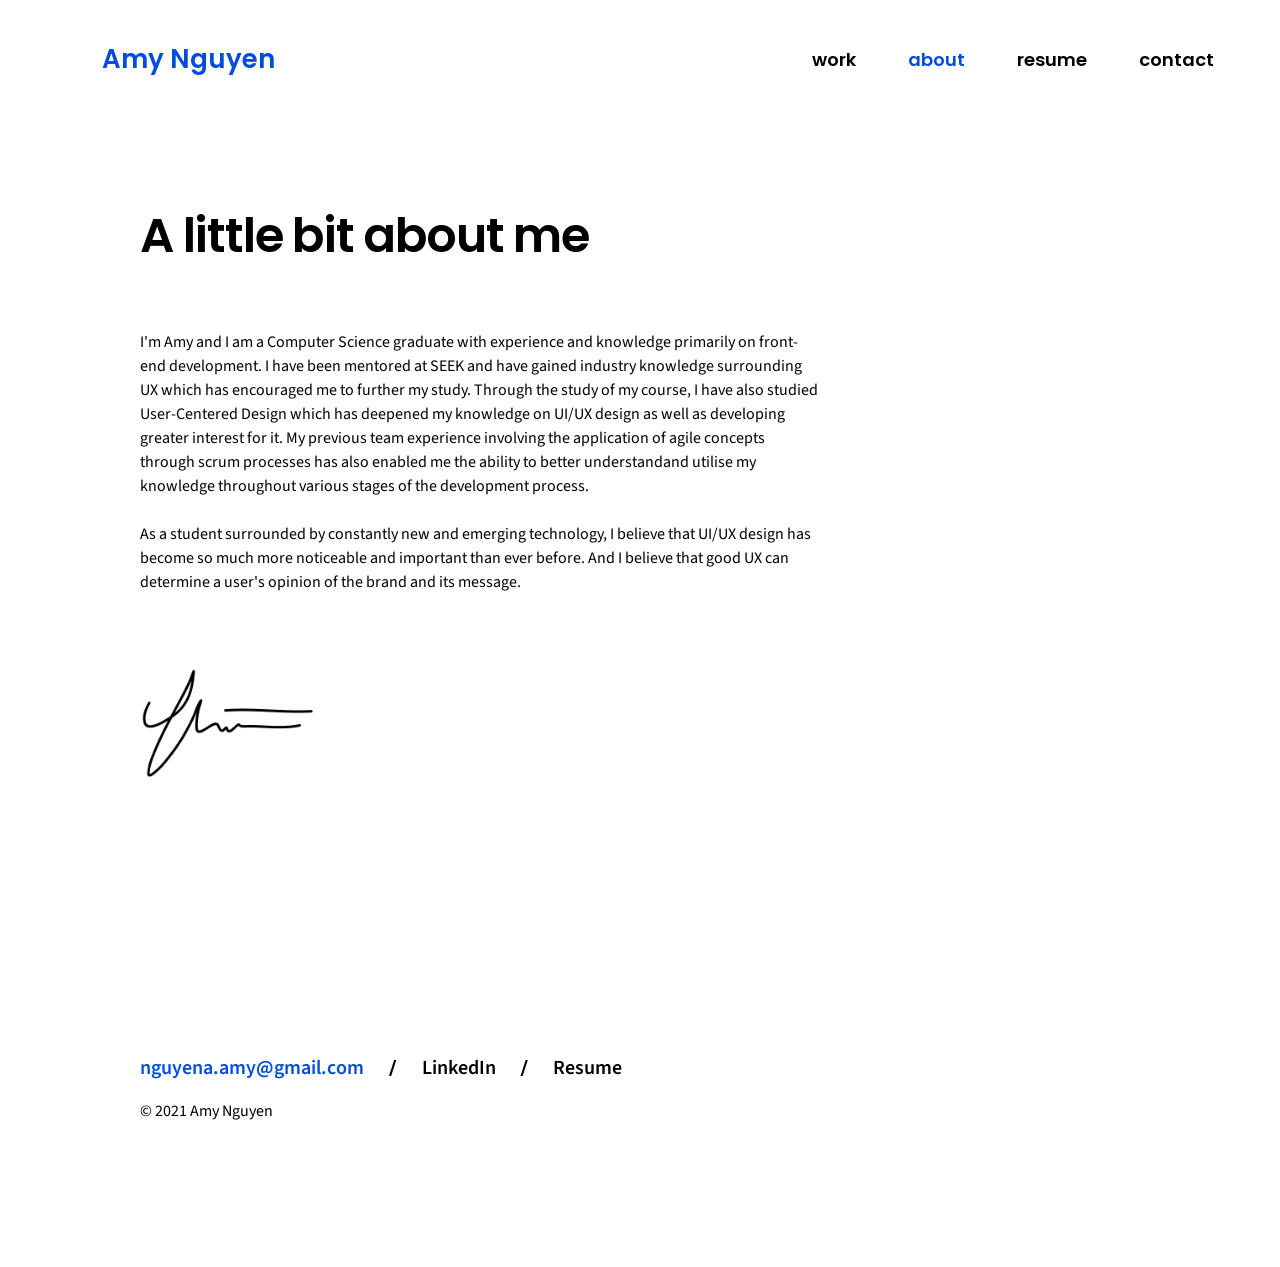
==== about.html @ 673cf636 "Update about.html" ====
<!DOCTYPE HTML>
<html>

<head>
    <link rel="icon" href="images/favicon.png">
    <title>Amy Nguyen</title>
    <meta charset="utf-8" />
    <meta name="viewport" content="width=device-width, initial-scale=1, user-scalable=no" />
    <link href="https://cdn.jsdelivr.net/npm/bootstrap@5.1.3/dist/css/bootstrap.min.css" rel="stylesheet"
        integrity="sha384-1BmE4kWBq78iYhFldvKuhfTAU6auU8tT94WrHftjDbrCEXSU1oBoqyl2QvZ6jIW3" crossorigin="anonymous">
    <link rel="stylesheet" href="css/main.css" />
</head>

<body>
    <div class="container-fluid">

        <!-- Right Nav -->
        <nav class="menu-icon" id="nav-right" onclick="toggleMenu()">
            <div onclick="openMenu()">
                <div onclick="menu(this)">
                    <span class="line-1"></span>
                    <span class="line-2"></span>
                    <span class="line-3"></span>
                </div>
            </div>
            <ul class="menu-main">
                <li><a href="index.html">work</a></li>
                <li><a href="about.html" class="current-page">about</a></li>
                <li><a href="images/Resume.pdf" download="Amy_Nguyen_Resume">resume</a></li>
                <li><a href="contact.html">contact</a></li>
            </ul>
            <ul class="menu-content" id="menu">
                <li><a href="index.html">work</a></li>
                <li><a href="about.html" class="current-page">about</a></li>
                <li><a href="images/Resume.pdf" download="Amy_Nguyen_Resume">resume</a></li>
                <li><a href="contact.html">contact</a></li>
            </ul>
        </nav>

        <!-- Left Nav -->
        <nav id="nav-left">
            <ul>
                <li><a href="index.html" class="brand">Amy Nguyen</a></li>
            </ul>
        </nav>


        <header>
            <h2>A little bit about me</h2>

            <!-- Main Content -->
            <div class="row">
                <div class="col">
                    <div class="d-flex justify-content-center" id="about-margin">
                        <p>I'm Amy and I am a Computer Science graduate with experience and knowledge primarily on front-end development. 
                            I have been mentored at SEEK and have gained industry knowledge surrounding UX which has
                            encouraged me to further my study. Through the study of my course, I have also studied
                            User-Centered
                            Design which has deepened my knowledge on UI/UX design as well as developing greater
                            interest
                            for
                            it.
                            My previous team experience involving the application of agile concepts through scrum
                            processes has also enabled me the ability to better understandand utilise my
                            knowledge throughout various stages of the development process.

                            <br><br>As a student surrounded by constantly new and emerging technology, I believe that
                            UI/UX design has become so much more noticeable and important than ever before. And I
                            believe
                            that
                            good UX can determine a user's opinion of the brand and its message.
                        </p>
                    </div>
                </div>
            </div>
            <div class="row">
                <div class="col"><img src="/images/signature.png" alt="Signature" class="signature"/>
                </div>
            </div>

            <!-- Footer -->
            <div style="margin-top: 12em;">
                <span>
                    <a href="mailto:nguyena.amy@gmail.com" class="footer-link"
                        id="contrast-colour">nguyena.amy@gmail.com</a>
                </span>
                <span class="footer-div">/</span>
                <span>
                    <a href="https://www.linkedin.com/in/amy-nguyen-6a862119b/" class="footer-link"
                        target="_blank">LinkedIn</a>
                </span>
                <span class="footer-div">/</span>
                <span>
                    <a href="images/Resume.pdf" download="Amy_Nguyen_Resume" class="footer-link">Resume</a>
                </span>
                <p>&#169; 2021 Amy Nguyen</p>
            </div>

        </header>
    </div>

    <!-- Scripts -->
    <script src="js/jquery-3.5.1.min.js"></script>
    <script src="js/go-to-top.js"></script>
    <script src="js/menu.js"></script>

</body>

</html>
---- css/main.css ----
@import url('https://fonts.googleapis.com/css?family=Source+Sans+Pro:300,400');
/* @import url('https://fonts.googleapis.com/css2?family=Playfair+Display:wght@600&family=Source+Sans+Pro:ital,wght@1,200&display=swap'); */
@import url('https://fonts.googleapis.com/css2?family=Poppins:wght@400;500;600;700&display=swap');
html, body {
	margin: 0;
	text-align: left;
	color: #000000;
}

h1, h2, h3 {
	font-family: 'Poppins', sans-serif;
	font-weight: 600;
	line-height: 1.85;
	margin: 0 0 0.7em 0;
	letter-spacing: -0.025em;
}

h1 {
	font-size: 64px;
}

h2 {
	font-size: 48px;
}

h3 {
	font-size: 32px;
}

.h2-md {
    font-weight: 500;
    line-height: 1.4em;
}

#contrast-colour {
    color: #004CE0;
}

a, ol, ul, li {
	font-family: 'Source Sans Pro', Helvetica, sans-serif;
}

p {
	margin-top: 1em;
	font-size: 16px;
	font-family: 'Source Sans Pro', Helvetica, sans-serif;
}

.p-sub {
	margin-top: -1.3em;
    font-family: 'Poppins', sans-serif;
}

.p-sub-right {
	margin-top: -1.3em;
    font-family: 'Poppins', sans-serif;
    text-align: right;
}

.p-content {
	margin-top: -0.5em;
}

.p-header {
	margin-top: -2.2em;
	margin-bottom: 6em;
}

.header-right {
    text-align: right;
}

.p-small {
	margin-top: 2em;
}

.figure {
	text-align: center;
}

header {
	/* background-color: #d1dedfc2; */
	margin-top: 4em;
	padding: 12em;
}

@media screen and (max-width: 1374px) {
	header {
        margin-top: 4em;
        padding: 8em;
	}
}

@media screen and (max-width: 1250px) {
	header {
        margin-top: 4em;
        padding: 6em 4em 6em 4em;
	}
    header .contact {
        margin-top: 4em;
        padding: 6em;
	}
}

@media screen and (max-width: 1185px) {
	header {
        margin-top: 4em;
        padding: 6em 3em 6em 3em;
	}
    h1 {
        font-size: 55px;
    }
    
    h2 {
        font-size: 48px;
    }
    h3 {
        font-size: 32px;
    }
}

@media screen and (max-width: 1085px) {
	header {
        margin-top: 4em;
        padding: 6em 2em 6em 2em;
	}
    h1 {
        font-size: 50px;
    }
    
    h2 {
        font-size: 40px;
    }
    h3 {
        font-size: 28px;
    }
}

@media screen and (max-width: 700px) {
	header {
        margin-top: 4em;
        padding: 6em 1em 6em 1em;
	}
    h1 {
        font-size: 42px;
    }
    
    h2 {
        font-size: 32px;
    }
    h3 {
        font-size: 26px;
    }
}

footer {
	/* background-color: #b6e4c2c2; */
    font-family: 'Poppins', sans-serif;
	text-align: left;
	position: relative;
	bottom: 0;
	left: 0;
	width: 50%;
    padding: 3em 0 5em 12em;
}

.footer-alt {
    position: relative;
    width: 100%;
    padding: 10em 0 0 0;
}

.footer-link {
    text-decoration: none;
    font-size: 20px;
    font-weight: 600;
    color: #000000;
}

.footer-link:hover {
    transition: 0.3s ease-in;
    color: #004CE0;
}

.footer-div {
    margin: 0 1em 0 1em;
    font-weight: 600;
    font-size: 20px;
}

/* Margin Styling */

.sub-margin {
	margin-top: 3em;
	margin-bottom: -0.45em;
}

.sub-margin2 {
	margin-top: 3em;
}

#mt-1 {
    margin-top: 1.5em;
    margin-bottom: -0.1em;
}

.tag {
    font-weight: 700;
    font-size: 16px;
    color: #6d6d6d9d;
}

/* Container/Margins */

.next {
	margin-top: 6em;
	width: 100%;
	text-align: center;
}

.container-content {
	position: relative;
	text-align: left;
	margin-top: -22em;
	margin: 0 25em 0 25em;
	padding: 8em 8em 5em 8em;
	/* background-color: #f3d0e6be; */
	column-gap: 2em;
	row-gap: 3em;
}

@media screen and (max-width: 1640px) {
	.container-content {
		margin-left: 16em;
		margin-right: 18em;
	}
}

@media screen and (max-width: 1355px) {
	.container-content {
		margin-left: 8em;
		margin-right: 10em;
	}
}

@media screen and (max-width: 1105px) {
	.container-content {
		margin-left: 2em;
		margin-right: 4em;
	}
}

@media screen and (max-width: 910px) {
	.container-content {
		margin-left: 1em;
		margin-right: 2em;
	}
}

@media screen and (max-width: 800px) {
	.container-content {
		margin-left: -6em;
		margin-right: -6em;
	}
}

.container {
	position: relative;
	display: grid;
	margin-top: -14em;
	padding: 12em;
	/* background-color: #f3d0e6be; */
	column-gap: 2em;
	row-gap: 3em;
}

.container-body {
    margin-bottom: 11em;
}

.grid-item-1 {
    float: right;
}

.grid-item-2 {
    float: left;
    margin-top: 11em;
}

.grid-item-3 {
    float: right;
    margin-top: 11em;
}

.grid-item-4 {
    float: left;
    margin-top: 11em;
}

.current-page {
	color: #004CE0;
}

/* Nav */

/* position: absolute;
	top: 0;
	right: 0;
	width: 100%; */

nav {
	margin: 2em;
	position: absolute;
	top: 0;
	/* clear: both; */
	z-index: 1;
}

#nav-right {
	right: 0;
    margin: 2.3em 2.5em 0 0;
}

nav ul {
	list-style: none;
	overflow: hidden;
	/* z-index: 1; */
	/* display: block; */
	/* margin-right: 20em; */
}

nav li {
	float: left;
}

nav li a {
	display: block;
	font-size: 18px;
    font-weight: 600;
	font-family: 'Poppins', sans-serif;
	color: #000000;
	text-align: center;
	padding: 14px 26px;
	line-height: 1em;
	text-decoration: none;
	/* margin-top: 20em; */
}

nav li a:hover {
	color: #004CE0;
	transition: 0.2s ease-in;
}

nav span {
	display: none;
	z-index: 2;
}

/* Menu */

.brand {
    font-size: 26px;
    color: #004CE0;
}

.menu-icon {
	/* display: inline-block; */
	cursor: pointer;
}

.menu-main {
	display: block;
}

#menu {
	display: none;
}

.menu-content {
    display: none;
}

@media screen and (max-width: 1200px) {
    #nav-left {
        display: none;
    }
}

@media screen and (max-width: 600px) {
	nav li a {
		/* -webkit-transform: rotate(180deg); */
		margin-right: 20em;
	}
	nav span {
		display: block;
	}
	.menu-main {
		display: none;
	}
	#menu {
		display: block;
	}
	.menu-content {
		height: 100%;
		width: 0;
		position: fixed;
		z-index: -1;
		top: 0;
		right: 0;
		background-color: #ffffff;
		overflow-x: hidden;
		transition: 0.5s;
		padding-top: 60px;
        padding-left: 3em;
		text-align: left;
        /* Set width/size of white side bar */
		margin-right: -2.8em;
		margin-top: 0em;
	}
}

.line-1, .line-2, .line-3 {
	width: 25px;
	height: 2px;
	background-color: #575757;
	margin: 5px 0;
	transition: 0.4s;
}

.change .line-1 {
	-webkit-transform: rotate(-45deg) translate(-4.25px, 4.25px);
	transform: rotate(-45deg) translate(-4.25px, 4.25px);
}

.change .line-2 {
	opacity: 0;
}

.change .line-3 {
	-webkit-transform: rotate(45deg) translate(-5.5px, -6px);
	transform: rotate(45deg) translate(-5.5px, -6px);
}

/* @media screen and (max-width: 600px) {
	nav li a {
		display: none;
		float: none;
	}
	nav span {
		display: block;
		width: 28px;
		height: 2px;
		margin-bottom: 6px;
		position: relative;
		background: #575757;
		z-index: 1;
		transform-origin: 4px 0px;
		transition: transform 0.5s cubic-bezier(0.77, 0.2, 0.05, 1.0), background 0.5s cubic-bezier(0.77, 0.2, 0.05, 1.0), opacity 0.55s ease;
	}
}

@media screen and (max-width: 600px) {
	nav.responsive {
		position: absolute;
	}
	nav.responsive .icon {
		position: absolute;
		right: 0;
		top: 0;
		transition: transform 0.5s ease-in-out;
	}
	nav.responsive a {
		float: none;
		display: block;
		background-color: rgba(226, 189, 220, 0.623);
	}
} */

/* Image/Video */

.image {
	border: 0;
	display: inline-block;
	position: relative;
}

.image img {
	margin-top: 1em;
	border-radius: 15px;
	display: block;
	width: 100%;
	max-width: 800px;
}

.self-image {
	border: 0;
	position: relative;
}

.self-image img {
	margin-top: 1em;
	border-radius: 6px;
	display: block;
	margin-left: auto;
	margin-right: auto;
	width: 50%;
	max-width: 400px;
	min-width: 300px;
}

.signature {
    height: 250px;
    width: auto;
}

@media screen and (max-width: 800px) {
    .signature {
        height: 200px;
        width: auto;
    }
}

.img-center {
	border: 0;
	position: relative;
}

.img-center img {
	margin-top: 1em;
	border-radius: 20px;
	display: block;
	margin: 0 auto;
	width: 100%;
	max-width: 1000px;
	min-width: 400px;
}

.img-preview {
	border: 0;
	position: relative;
}

.img-preview img {
	border-radius: 20px;
	display: block;
	margin: 0 auto;
	width: 70%;
	max-width: 900px;
	min-width: 300px;
}

.align-preview {
	margin-top: -10em;
}

@media screen and (max-width: 1385px) {
    .align-preview {
        margin-top: -7em;
    }
}

@media screen and (max-width: 1250px) {
    .align-preview {
        margin-top: -4em;
    }
}

@media screen and (max-width: 885px) {
    .img-preview img {
        width: 85%;
    }
    .align-preview {
        margin-top: -5em;
        margin-bottom: -3em;
    }
}

@media screen and (max-width: 460px) {
    .img-preview img {
        width: 90%;
    }
    .align-preview {
        margin-top: -5em;
        margin-bottom: -4em;
    }
}

.vid-center {
	display: block;
	margin: 0 auto;
}

/* Buttons */

.main-btn {
	border-radius: 0px;
	border: 1.8px solid #000000;
	color: #000000;
	cursor: pointer;
	display: inline-block;
	font-weight: 500;
	height: 2.7em;
	line-height: 2.3em;
	min-width: 5em;
	margin-top: 0.5em;
	margin: 0 0.3em 0.5em 0;
	padding: 0 2em;
	text-align: center;
	text-decoration: none;
	white-space: nowrap;
	-webkit-transform: perspective(1px) translateZ(0);
	transform: perspective(1px) translateZ(0);
	-webkit-transition-duration: 0.2s;
	transition-duration: 0.2s;
	-webkit-transition-property: transform;
	transition-property: transform;
}

.main-btn:hover {
    color: #000000;
	-webkit-transform: scale(1.05);
	transform: scale(1.05);
}

.btn-small {
	border-radius: 0px;
	border: 1.8px solid #000000;
	color: #000000;
	cursor: pointer;
	display: inline-block;
	font-weight: 500;
	height: 2em;
	line-height: 2em;
	min-width: 3em;
	margin-top: 0.5em;
	margin: 0.3em;
	padding: 0 2em;
	text-align: center;
	text-decoration: none;
	white-space: nowrap;
	-webkit-transform: perspective(1px) translateZ(0);
	transform: perspective(1px) translateZ(0);
	-webkit-transition-duration: 0.2s;
	transition-duration: 0.2s;
	-webkit-transition-property: transform;
	transition-property: transform;
}

.btn-small:hover {
	-webkit-transform: scale(1.05);
	transform: scale(1.05);
}

.contact {
	text-align: left;
}

#about-margin {
    margin-right: 30em;
}

@media screen and (max-width: 1500px) {
    #about-margin {
        margin-right: 20em;
    }
}

@media screen and (max-width: 1200px) {
    #about-margin {
        margin-right: 14em;
    }
}

@media screen and (max-width: 950px) {
    #about-margin {
        margin-right: 7em;
    }
}

@media screen and (max-width: 780px) {
    #about-margin {
        margin-right: 0em;
    }
}

#go-to-top {
	text-decoration: none;
	color: #000000;
	font-size: 3em;
	font-weight: 300;
	position: fixed;
	bottom: 0;
	right: 0;
	margin-right: 1em;
	margin-bottom: 0.8em;
	cursor: pointer;
}

#img-hover {
	-webkit-transform: perspective(1px) translateZ(0);
	transform: perspective(1px) translateZ(0);
	-webkit-transition-duration: 0.2s;
	transition-duration: 0.2s;
	-webkit-transition-property: transform;
	transition-property: transform;
}

#img-hover:hover {
	-webkit-transform: scale(1.03);
	transform: scale(1.03);
}

/* .overlay {
	height: 100%;
	width: 0;
	position: fixed;
	z-index: 1;
	top: 0;
	left: 0;
	background-color: rgb(219, 201, 201);
	overflow-x: hidden;
	transition: 0.5s;
  }
  
  .overlay-content {
	position: relative;
	top: 25%;
	width: 100%;
	text-align: center;
	margin-top: 30px;
  }
  
  .overlay a {
	padding: 8px;
	text-decoration: none;
	font-size: 36px;
	color: #575757;
	display: block;
	transition: 0.3s;
  }
  
  .overlay a:hover, .overlay a:focus {
	color: #ffffff;
  }
  
  .overlay .closebtn {
	position: absolute;
	top: 20px;
	right: 45px;
	font-size: 60px;
  } */
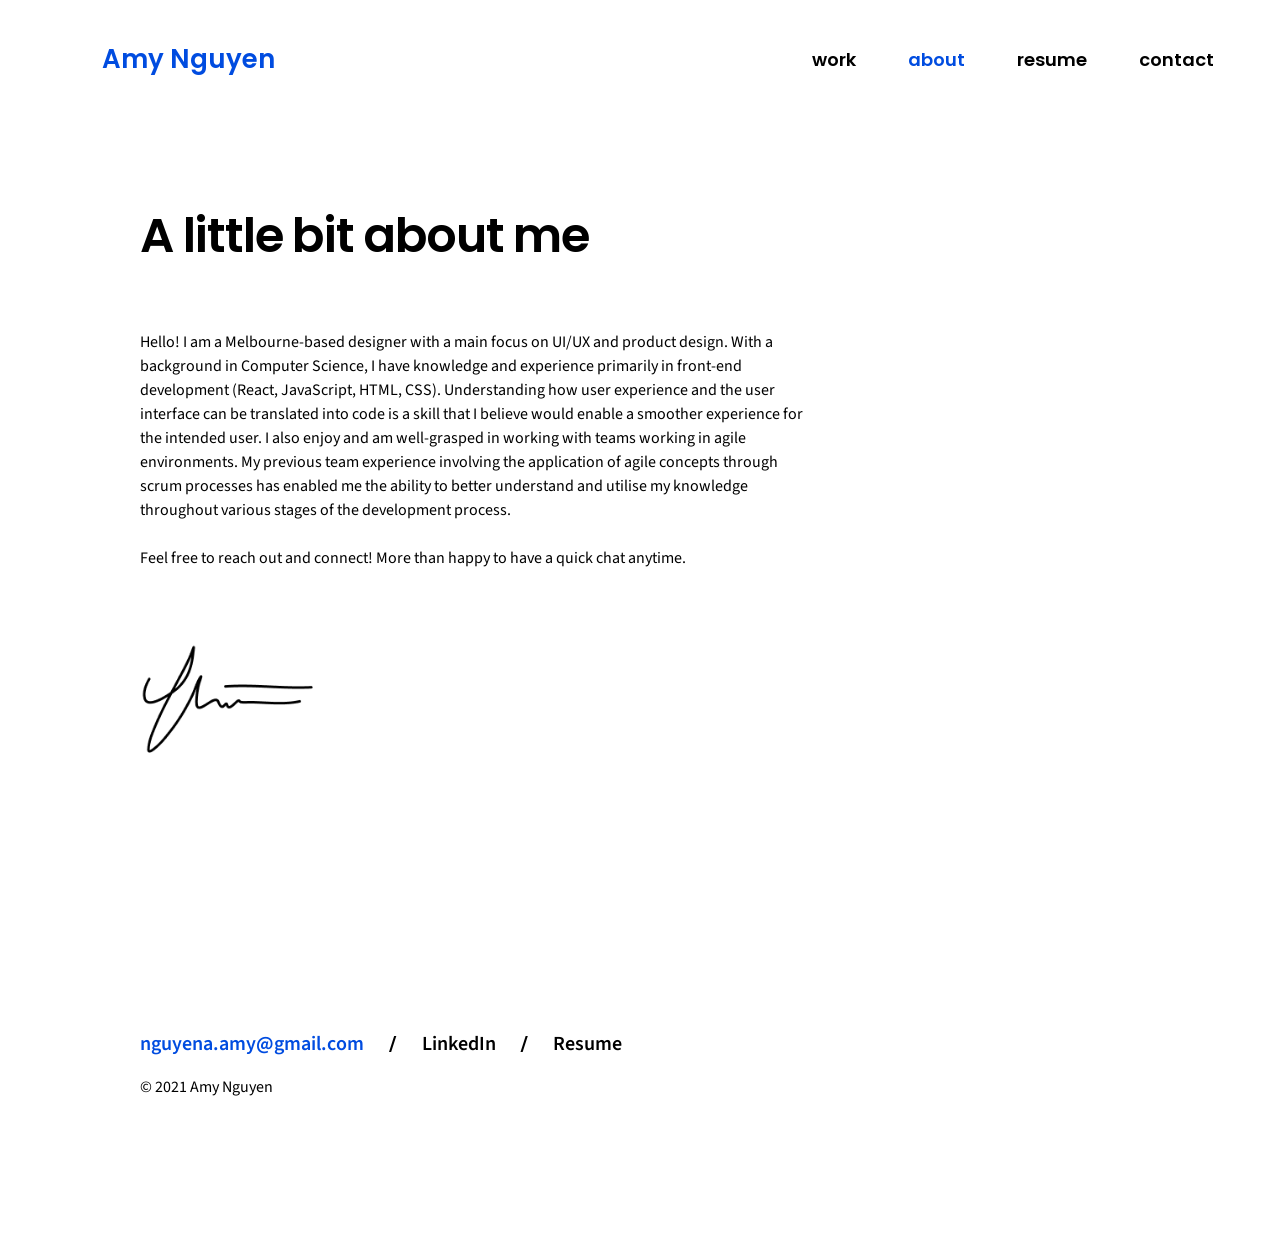
==== commit b0c681da: "Update about.html" ====
--- a/about.html
+++ b/about.html
@@ -52,23 +52,18 @@
             <div class="row">
                 <div class="col">
                     <div class="d-flex justify-content-center" id="about-margin">
-                        <p>I'm Amy and I am a Computer Science graduate with experience and knowledge primarily on front-end development. 
-                            I have been mentored at SEEK and have gained industry knowledge surrounding UX which has
-                            encouraged me to further my study. Through the study of my course, I have also studied
-                            User-Centered
-                            Design which has deepened my knowledge on UI/UX design as well as developing greater
-                            interest
-                            for
-                            it.
+                        <p>Hello! I am a Melbourne-based designer with a main focus on UI/UX and product design. 
+                            With a background in Computer Science, I have knowledge and experience primarily in 
+                            front-end development (React, JavaScript, HTML, CSS). Understanding how user experience 
+                            and the user interface can be translated into code is a skill that I believe would enable 
+                            a smoother experience for the intended user. 
+                            
+                            I also enjoy and am well-grasped in working with teams working in agile environments. 
                             My previous team experience involving the application of agile concepts through scrum
-                            processes has also enabled me the ability to better understandand utilise my
+                            processes has enabled me the ability to better understand and utilise my
                             knowledge throughout various stages of the development process.
 
-                            <br><br>As a student surrounded by constantly new and emerging technology, I believe that
-                            UI/UX design has become so much more noticeable and important than ever before. And I
-                            believe
-                            that
-                            good UX can determine a user's opinion of the brand and its message.
+                            <br><br>Feel free to reach out and connect! More than happy to have a quick chat anytime. 
                         </p>
                     </div>
                 </div>
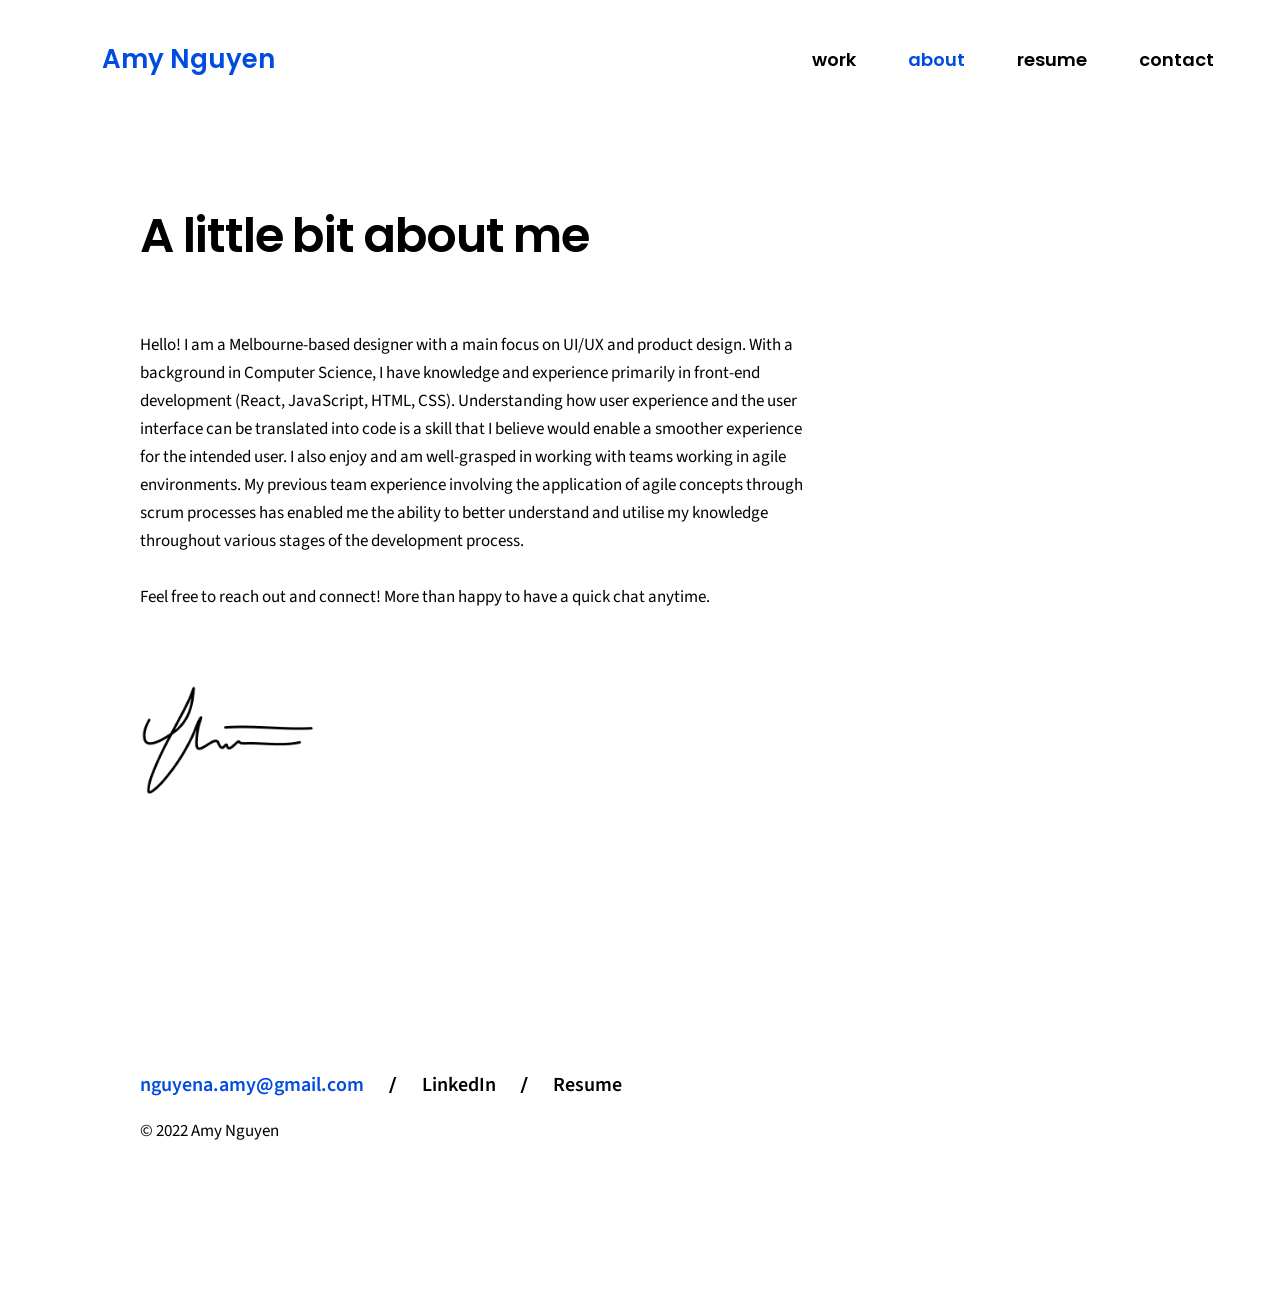
==== commit c140f537: "Add Relay page" ====
--- a/about.html
+++ b/about.html
@@ -88,7 +88,7 @@
                 <span>
                     <a href="images/Resume.pdf" download="Amy_Nguyen_Resume" class="footer-link">Resume</a>
                 </span>
-                <p>&#169; 2021 Amy Nguyen</p>
+                <p>&#169; 2022 Amy Nguyen</p>
             </div>
 
         </header>
--- a/css/main.css
+++ b/css/main.css
@@ -40,10 +40,15 @@
 	font-family: 'Source Sans Pro', Helvetica, sans-serif;
 }
 
+li {
+    font-size: 17px;
+}
+
 p {
 	margin-top: 1em;
-	font-size: 16px;
+	font-size: 17px;
 	font-family: 'Source Sans Pro', Helvetica, sans-serif;
+    line-height: 28px;
 }
 
 .p-sub {
@@ -59,6 +64,7 @@
 
 .p-content {
 	margin-top: -0.5em;
+    line-height: 28px;
 }
 
 .p-header {
@@ -206,7 +212,7 @@
 
 .tag {
     font-weight: 700;
-    font-size: 16px;
+    font-size: 17px;
     color: #6d6d6d9d;
 }
 
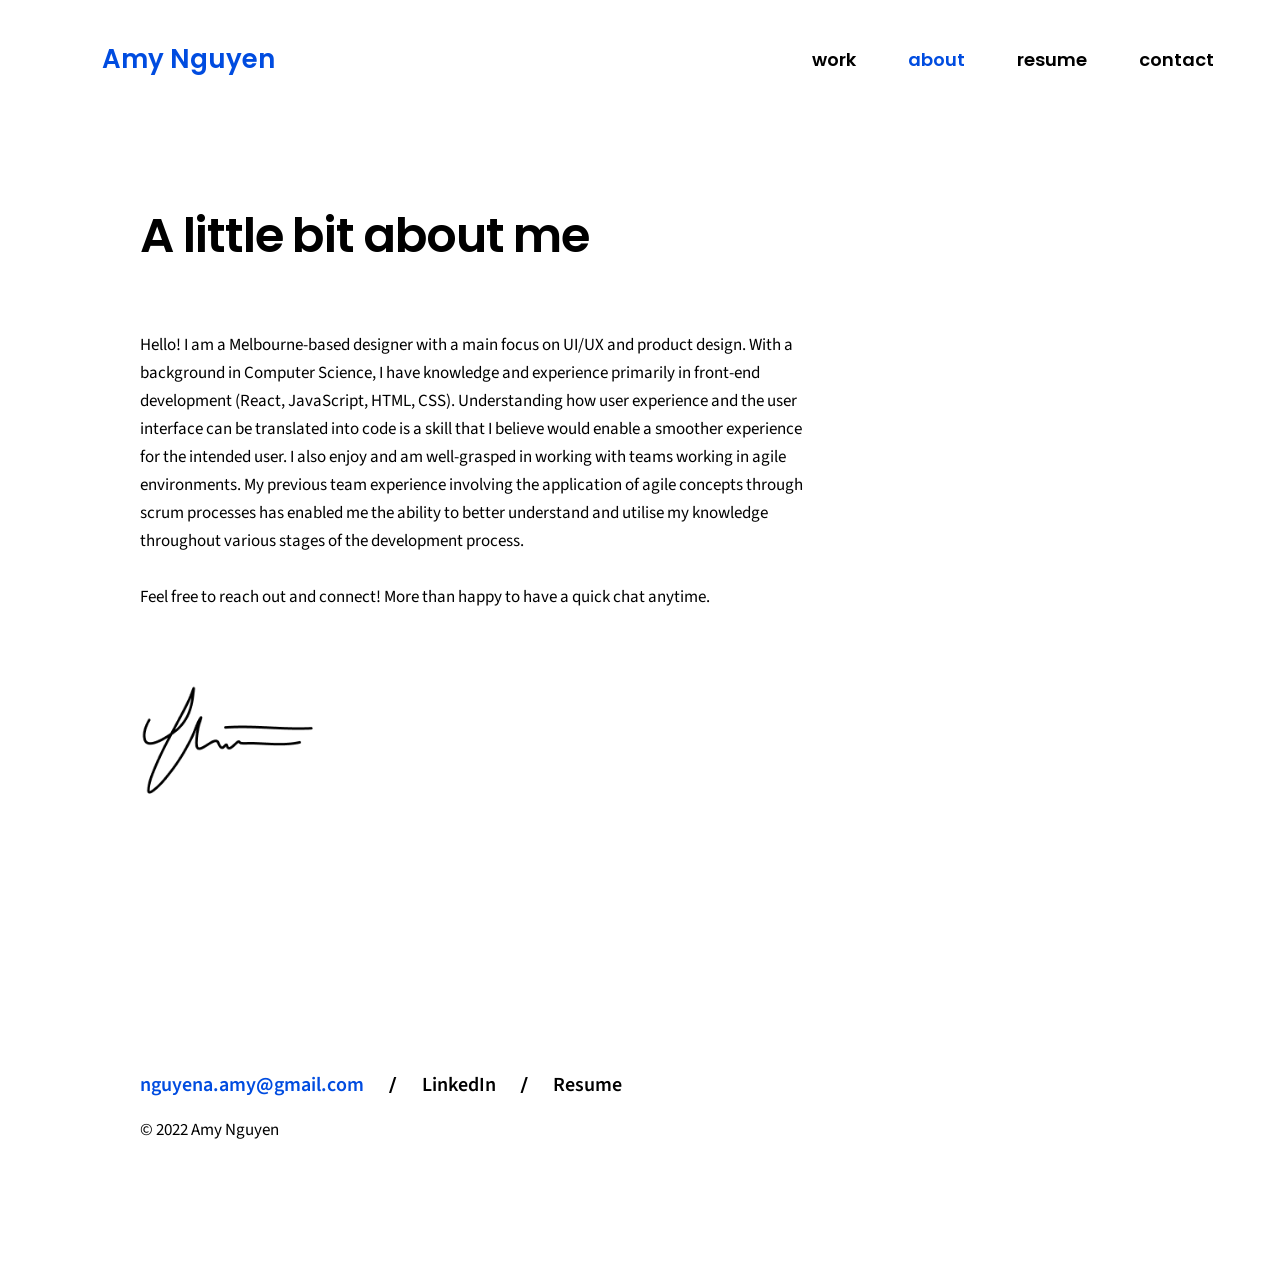
==== commit ba640f97: "Update headers" ====
--- a/about.html
+++ b/about.html
@@ -3,7 +3,7 @@
 
 <head>
     <link rel="icon" href="images/favicon.png">
-    <title>Amy Nguyen</title>
+    <title>About | Amy Nguyen</title>
     <meta charset="utf-8" />
     <meta name="viewport" content="width=device-width, initial-scale=1, user-scalable=no" />
     <link href="https://cdn.jsdelivr.net/npm/bootstrap@5.1.3/dist/css/bootstrap.min.css" rel="stylesheet"
--- a/css/main.css
+++ b/css/main.css
@@ -38,6 +38,7 @@
 
 a, ol, ul, li {
 	font-family: 'Source Sans Pro', Helvetica, sans-serif;
+    line-height: 28px;
 }
 
 li {
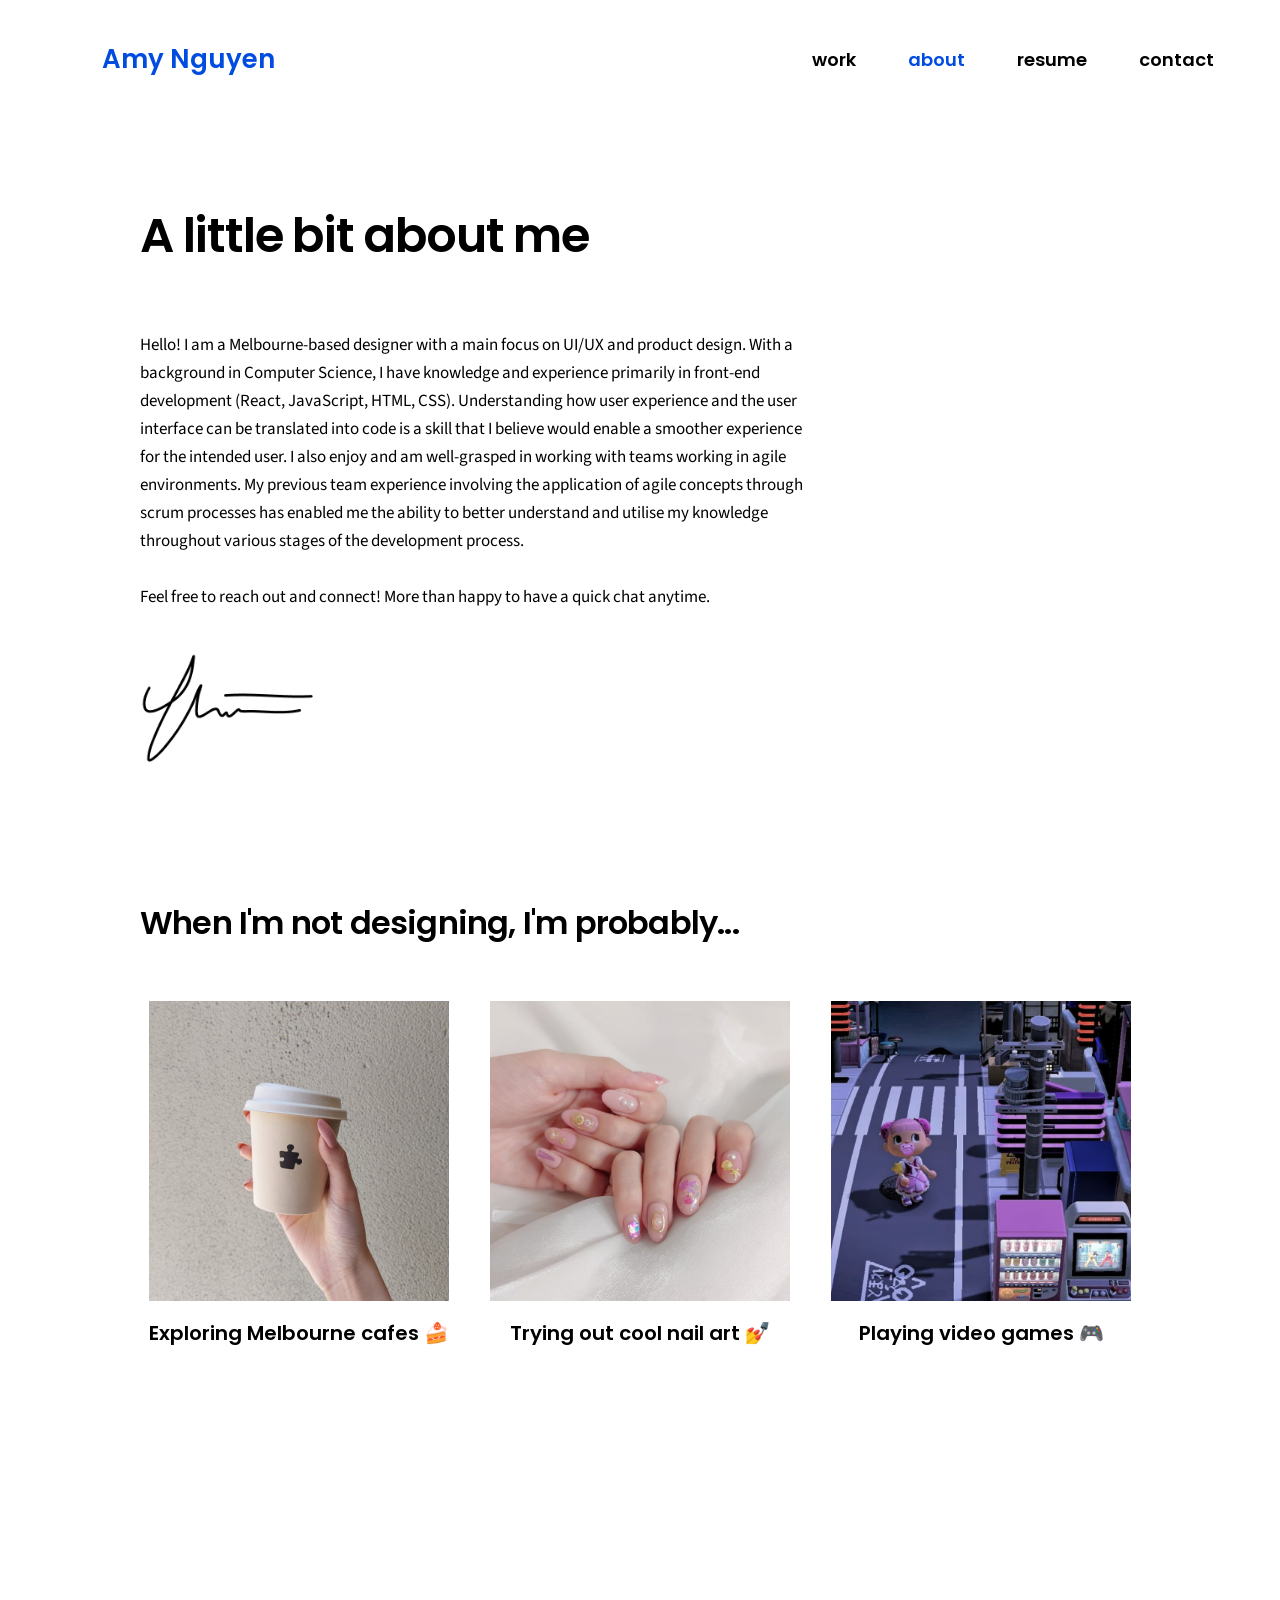
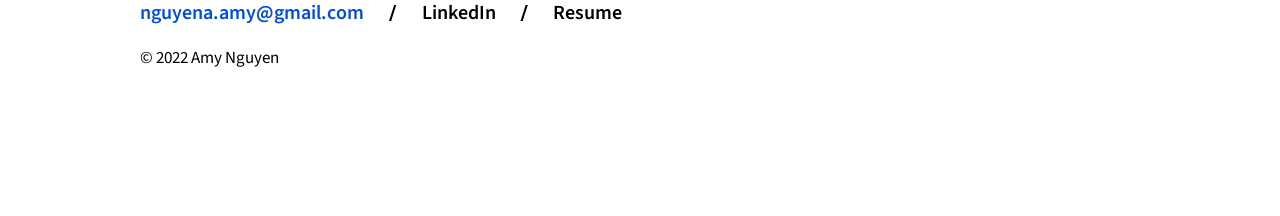
==== commit 6ee34174: "Update about.html" ====
--- a/about.html
+++ b/about.html
@@ -68,8 +68,23 @@
                     </div>
                 </div>
             </div>
-            <div class="row">
-                <div class="col"><img src="/images/signature.png" alt="Signature" class="signature"/>
+            <div class="row" style="margin-top: -2em;">
+                <div class="col"><img src="/images/signature.png" alt="Signature" class="signature"/></div>
+            </div>
+
+            <div class="row" style="margin-top: 3em;">
+                <h3 style="margin-bottom: 1.5em;">When I'm not designing, I'm probably...</h3>
+                <div class="col">
+                    <img id="center" src="/images/hobbies.png" alt="Signature" class="img-md"/>
+                    <h5 class="hdr-sml">Exploring Melbourne cafes &#127856;</h5>
+                </div>
+                <div class="col">
+                    <img id="center" src="/images/hobbies_2.png" alt="Signature" class="img-md"/>
+                    <h5 class="hdr-sml">Trying out cool nail art &#128133;</h5>
+                </div>
+                <div class="col">
+                    <img id="center" src="/images/hobbies_3.png" alt="Signature" class="img-md"/>
+                    <h5 class="hdr-sml">Playing video games &#127918;</h5>
                 </div>
             </div>
 
--- a/css/main.css
+++ b/css/main.css
@@ -32,6 +32,10 @@
     line-height: 1.4em;
 }
 
+.col {
+    /* background-color: #004CE0; */
+}
+
 #contrast-colour {
     color: #004CE0;
 }
@@ -85,11 +89,25 @@
 	text-align: center;
 }
 
+.hdr-sml {
+    margin: 1em 0 3em 0;
+    font-size: 20px;
+    font-weight: 600;
+    font-family: 'Poppins', sans-serif;
+    text-align: center;
+}
+
 header {
 	/* background-color: #d1dedfc2; */
 	margin-top: 4em;
 	padding: 12em;
 }
+
+#center {
+    display: block;
+    margin-left: auto;
+    margin-right: auto;
+  }
 
 @media screen and (max-width: 1374px) {
 	header {
@@ -520,6 +538,11 @@
     width: auto;
 }
 
+.img-md {
+    height: 300px;
+    width: auto;
+}
+
 @media screen and (max-width: 800px) {
     .signature {
         height: 200px;
@@ -607,7 +630,7 @@
 	display: inline-block;
 	font-weight: 500;
 	height: 2.7em;
-	line-height: 2.3em;
+	line-height: 2.7em;
 	min-width: 5em;
 	margin-top: 0.5em;
 	margin: 0 0.3em 0.5em 0;
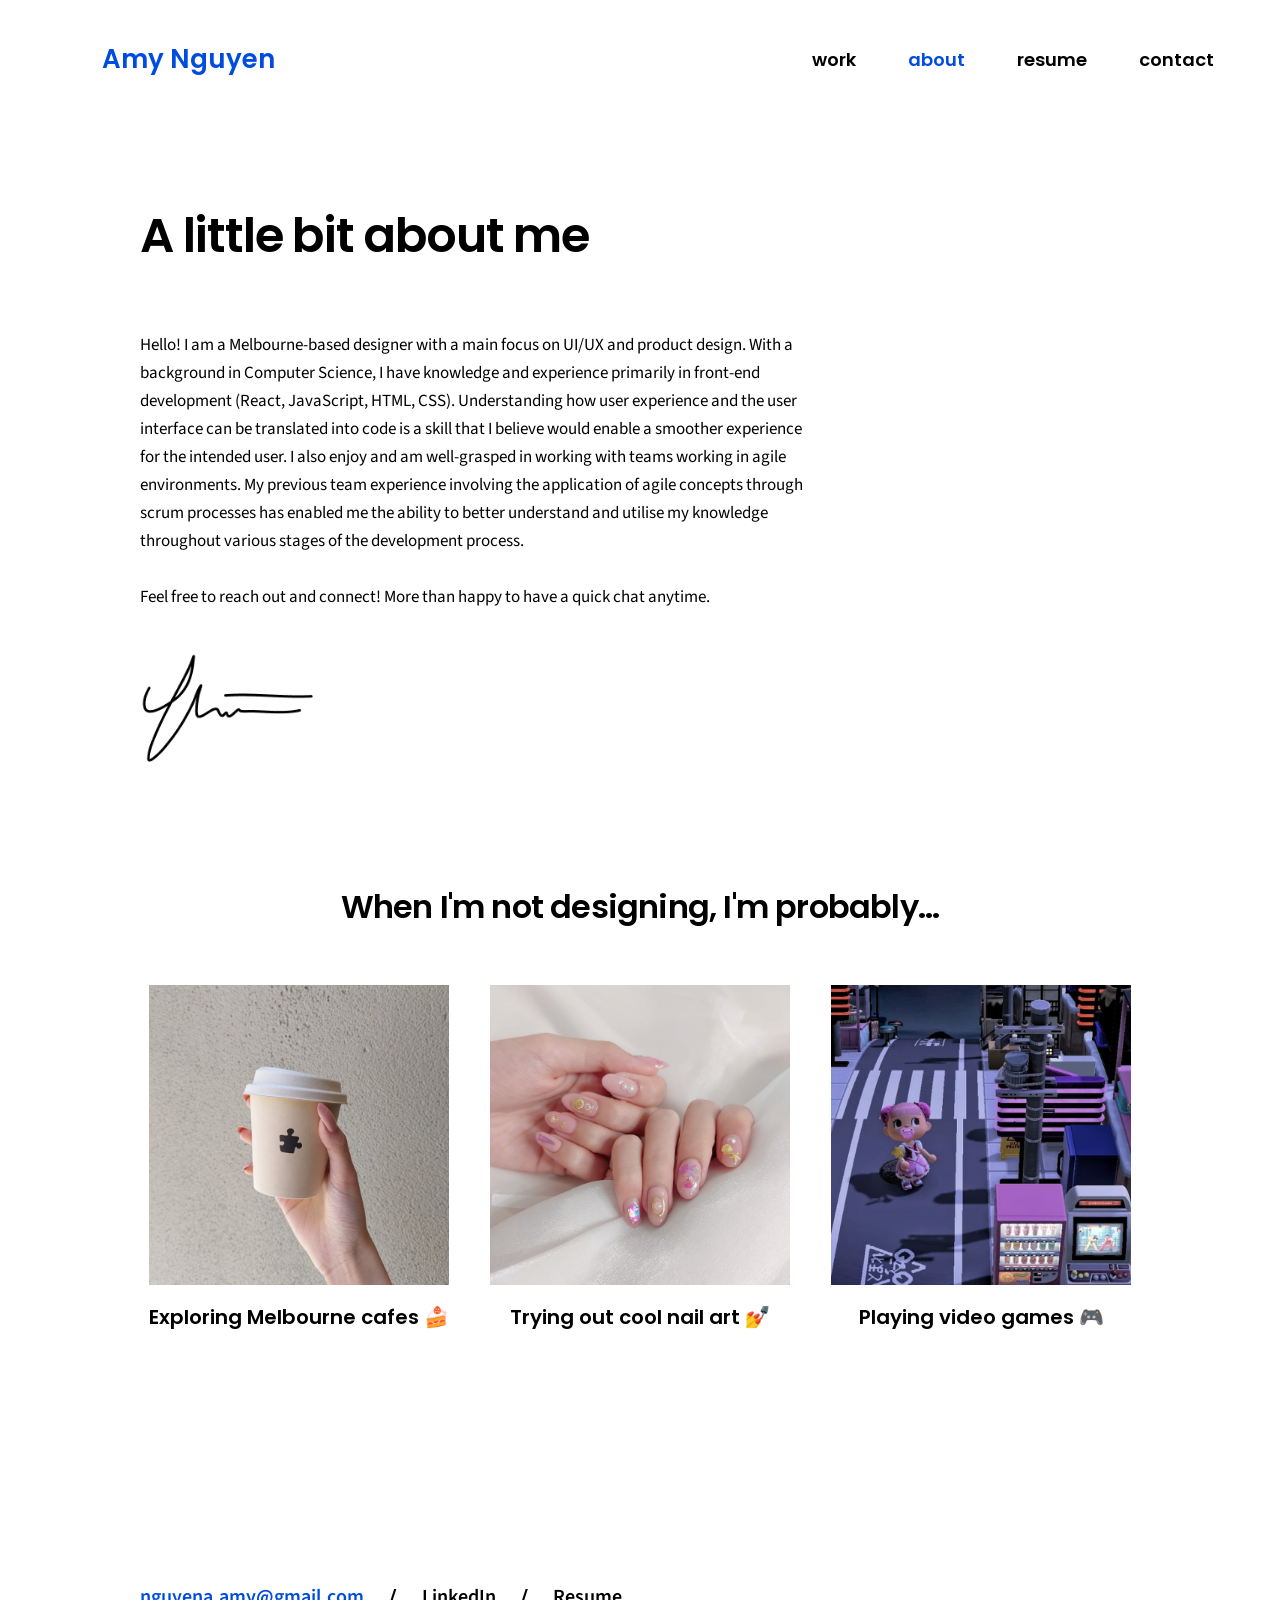
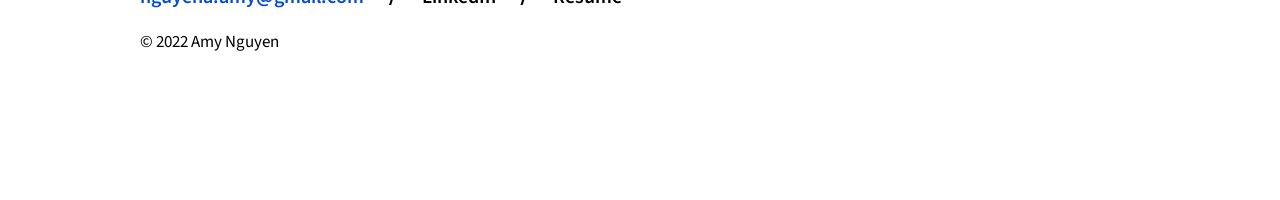
==== commit ca0ad723: "Align text center in about.html" ====
--- a/about.html
+++ b/about.html
@@ -72,8 +72,8 @@
                 <div class="col"><img src="/images/signature.png" alt="Signature" class="signature"/></div>
             </div>
 
-            <div class="row" style="margin-top: 3em;">
-                <h3 style="margin-bottom: 1.5em;">When I'm not designing, I'm probably...</h3>
+            <div class="row" style="margin-top: 2em;">
+                <h3 style="margin-bottom: 1.5em; text-align: center;">When I'm not designing, I'm probably...</h3>
                 <div class="col">
                     <img id="center" src="/images/hobbies.png" alt="Signature" class="img-md"/>
                     <h5 class="hdr-sml">Exploring Melbourne cafes &#127856;</h5>
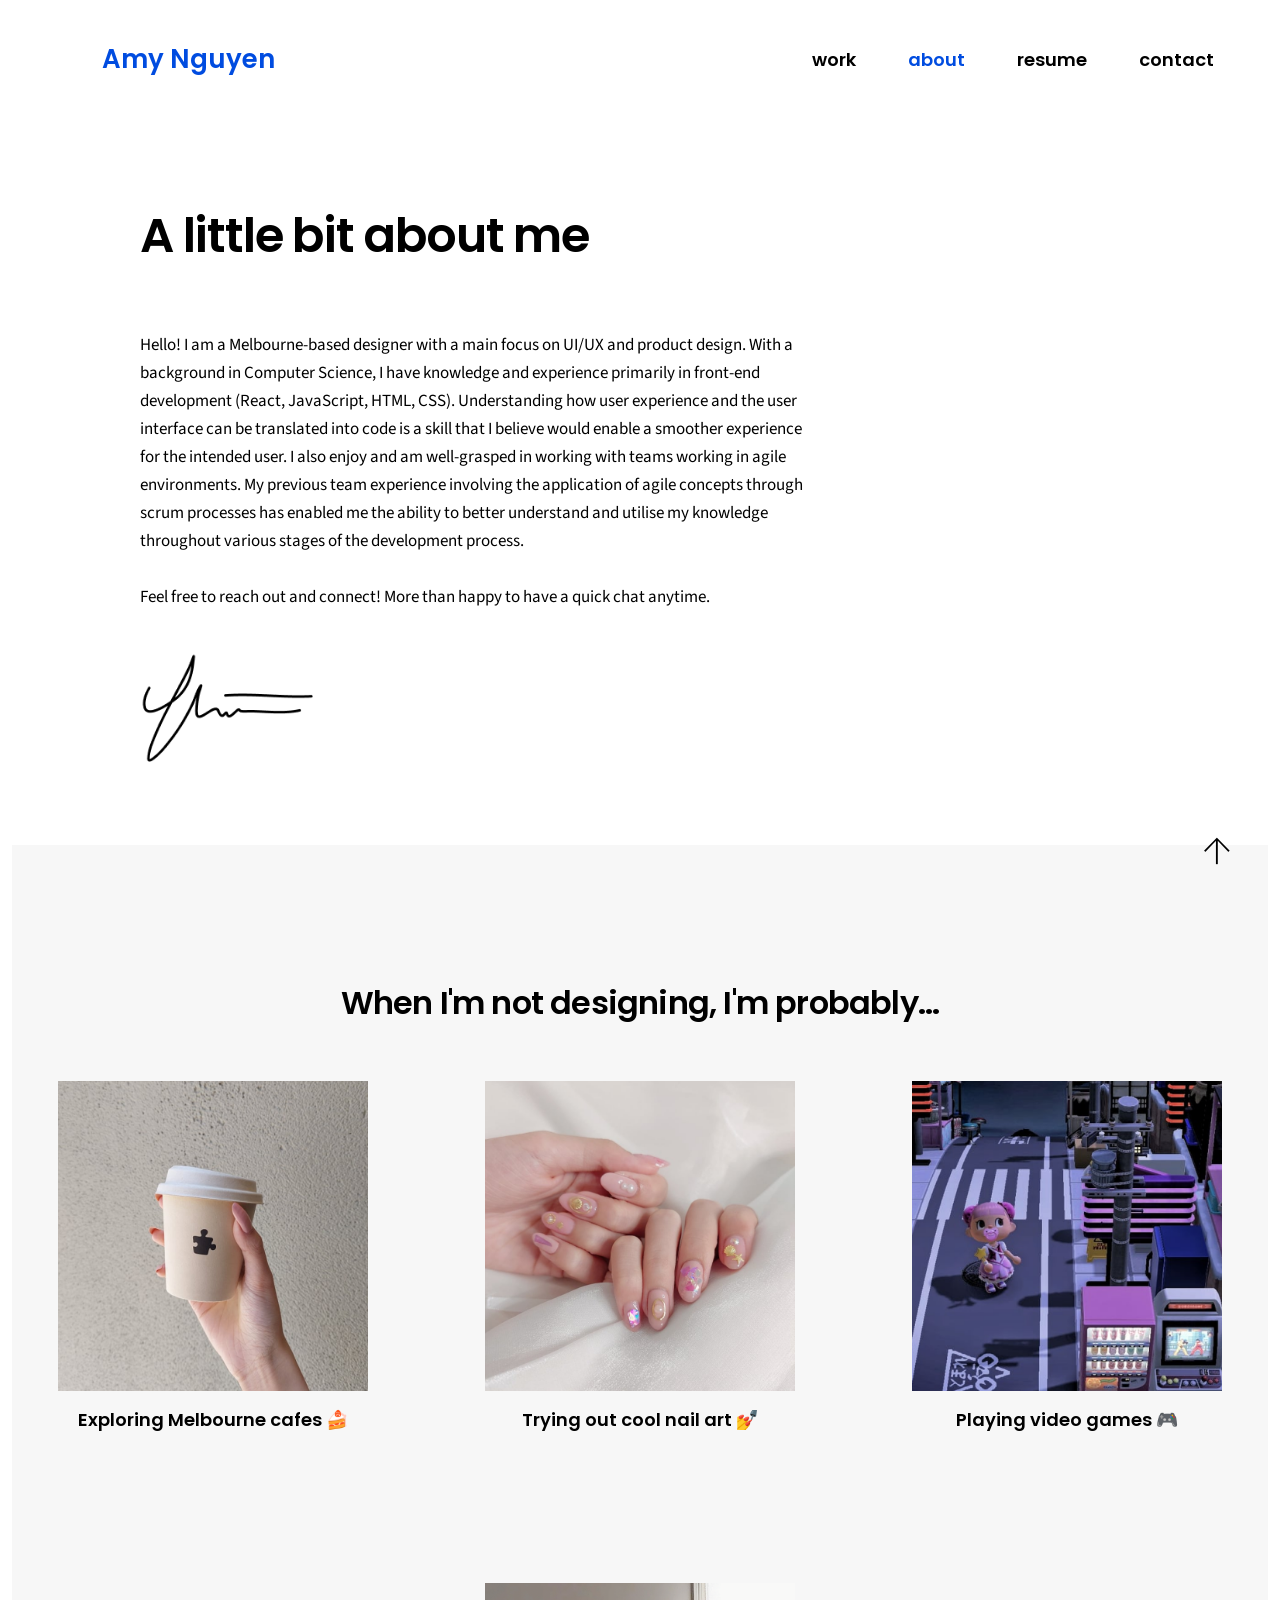
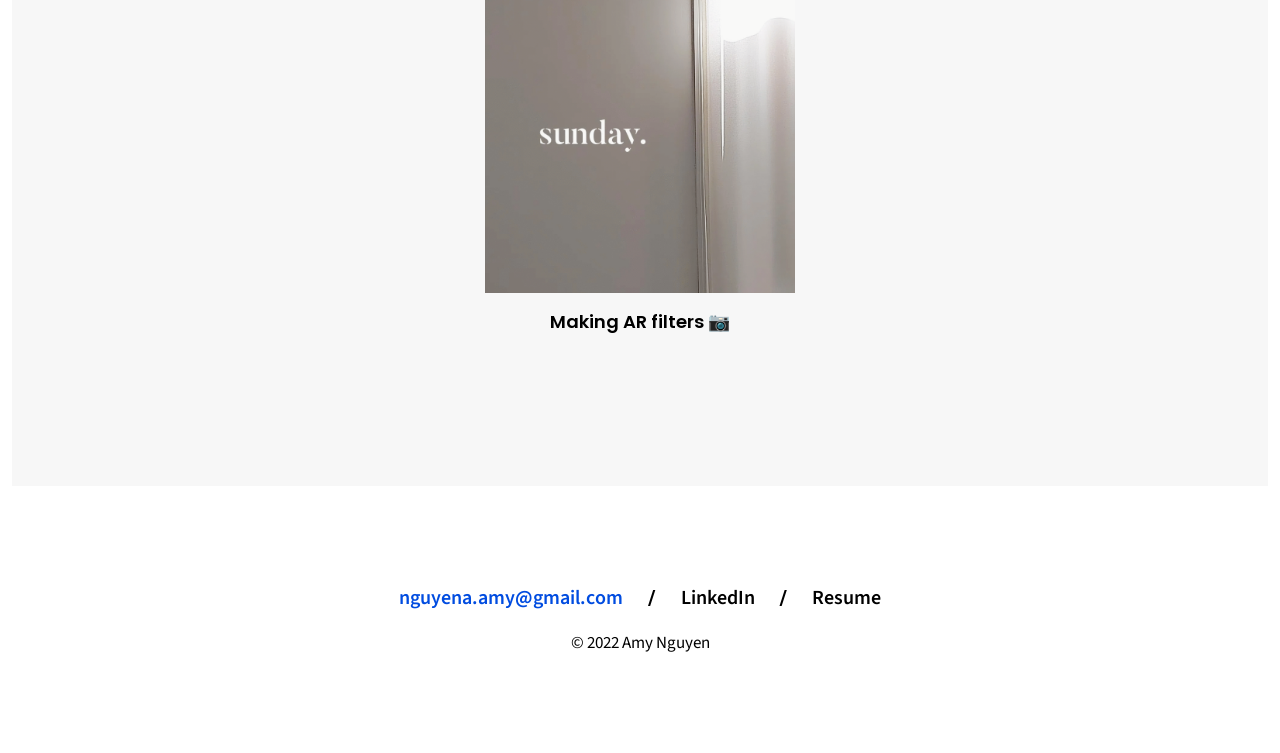
==== commit 4bdfed33: "Add background to about.html" ====
--- a/about.html
+++ b/about.html
@@ -71,9 +71,11 @@
             <div class="row" style="margin-top: -2em;">
                 <div class="col"><img src="/images/signature.png" alt="Signature" class="signature"/></div>
             </div>
+        </header>
 
-            <div class="row" style="margin-top: 2em;">
-                <h3 style="margin-bottom: 1.5em; text-align: center;">When I'm not designing, I'm probably...</h3>
+        <div id="bg" style="margin-top: -8em;">
+            <div class="row" id="img-col">
+                <h3 style="margin-top: 4em; margin-bottom: 1.5em; text-align: center;">When I'm not designing, I'm probably...</h3>
                 <div class="col">
                     <img id="center" src="/images/hobbies.png" alt="Signature" class="img-md"/>
                     <h5 class="hdr-sml">Exploring Melbourne cafes &#127856;</h5>
@@ -86,10 +88,16 @@
                     <img id="center" src="/images/hobbies_3.png" alt="Signature" class="img-md"/>
                     <h5 class="hdr-sml">Playing video games &#127918;</h5>
                 </div>
+                <div class="col">
+                    <img id="center" src="/images/hobbies_4.png" alt="Signature" class="img-md"/>
+                    <h5 class="hdr-sml">Making AR filters &#128247;</h5>
+                </div>
             </div>
+        </div>
 
+        <div class="about-footer">
             <!-- Footer -->
-            <div style="margin-top: 12em;">
+            <div>
                 <span>
                     <a href="mailto:nguyena.amy@gmail.com" class="footer-link"
                         id="contrast-colour">nguyena.amy@gmail.com</a>
@@ -105,12 +113,16 @@
                 </span>
                 <p>&#169; 2022 Amy Nguyen</p>
             </div>
+        </div>
 
-        </header>
+
+        
+    <!-- Go to top button -->
+    <a id="go-to-top" href="#">&#8593;</a>
     </div>
 
+
     <!-- Scripts -->
-    <script src="js/jquery-3.5.1.min.js"></script>
     <script src="js/go-to-top.js"></script>
     <script src="js/menu.js"></script>
 
--- a/css/main.css
+++ b/css/main.css
@@ -90,17 +90,26 @@
 }
 
 .hdr-sml {
-    margin: 1em 0 3em 0;
-    font-size: 20px;
+    margin: 1em 0 8.5em 0;
+    font-size: 18px;
     font-weight: 600;
     font-family: 'Poppins', sans-serif;
     text-align: center;
+}
+
+#bg {
+    background-color: #f7f7f7;
 }
 
 header {
 	/* background-color: #d1dedfc2; */
 	margin-top: 4em;
 	padding: 12em;
+}
+
+.about-footer {
+    text-align: center;
+    margin: 6em 0 6em 0;
 }
 
 #center {
@@ -254,11 +263,30 @@
 	row-gap: 3em;
 }
 
+#img-col {
+    padding: 0 12em 0 12em;
+}
+
+@media screen and (max-width: 1719px) {
+    #img-col {
+        padding: 0 7em 0 7em;
+    }
+}
+
 @media screen and (max-width: 1640px) {
 	.container-content {
 		margin-left: 16em;
 		margin-right: 18em;
 	}
+    #img-col {
+        padding: 0 2em 0 2em;
+    }
+}
+
+@media screen and (max-width: 1399px) {
+    #img-col {
+        padding: 0em;
+    }
 }
 
 @media screen and (max-width: 1355px) {
@@ -266,6 +294,21 @@
 		margin-left: 8em;
 		margin-right: 10em;
 	}
+    #img-col {
+        padding: 0em;
+    }
+}
+
+@media screen and (max-width: 1336px) {
+    #img-col {
+        padding: 0em;
+    }
+}
+
+@media screen and (max-width: 1335px) {
+    #img-col {
+        padding: 0em;
+    }
 }
 
 @media screen and (max-width: 1105px) {
@@ -273,6 +316,15 @@
 		margin-left: 2em;
 		margin-right: 4em;
 	}
+    #img-col {
+        padding: 0em;
+    }
+}
+
+@media screen and (max-width: 1024px) {
+    #img-col {
+        padding: 0em;
+    }
 }
 
 @media screen and (max-width: 910px) {
@@ -539,7 +591,7 @@
 }
 
 .img-md {
-    height: 300px;
+    height: 310px;
     width: auto;
 }
 
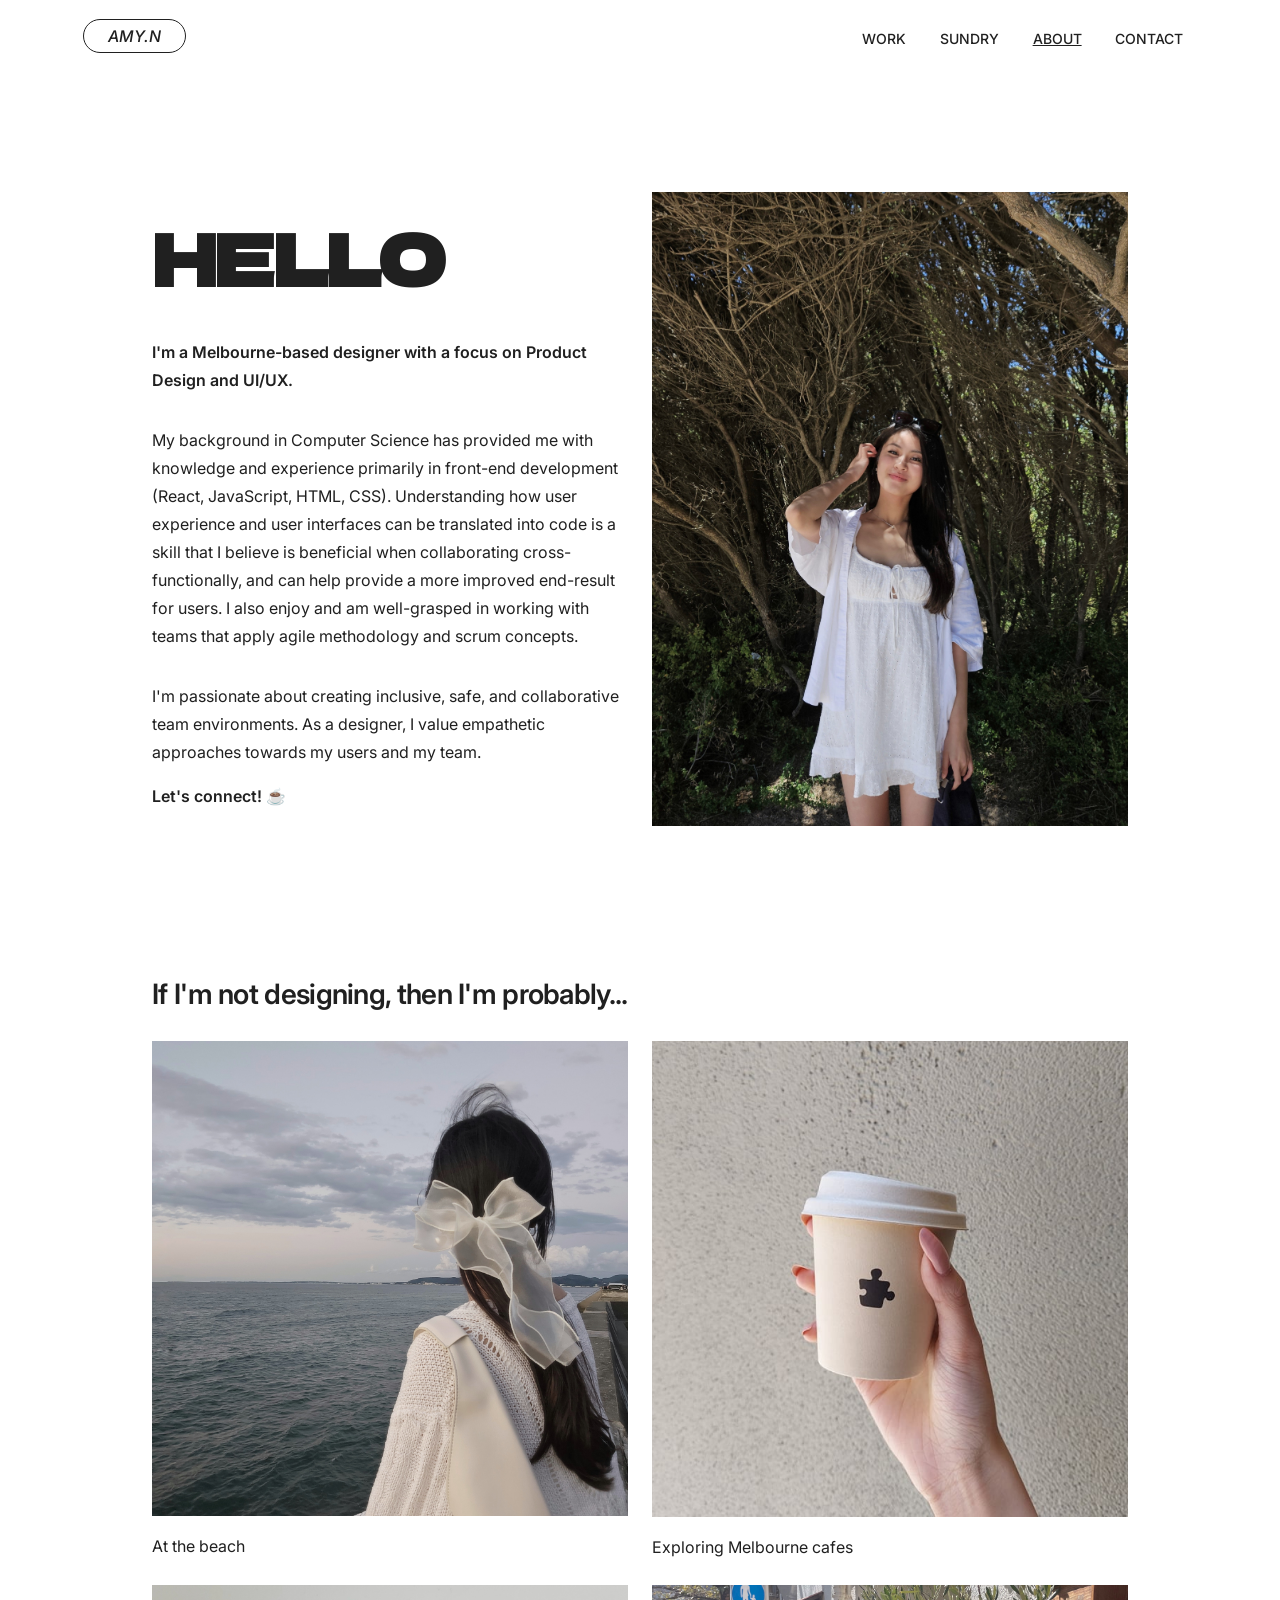
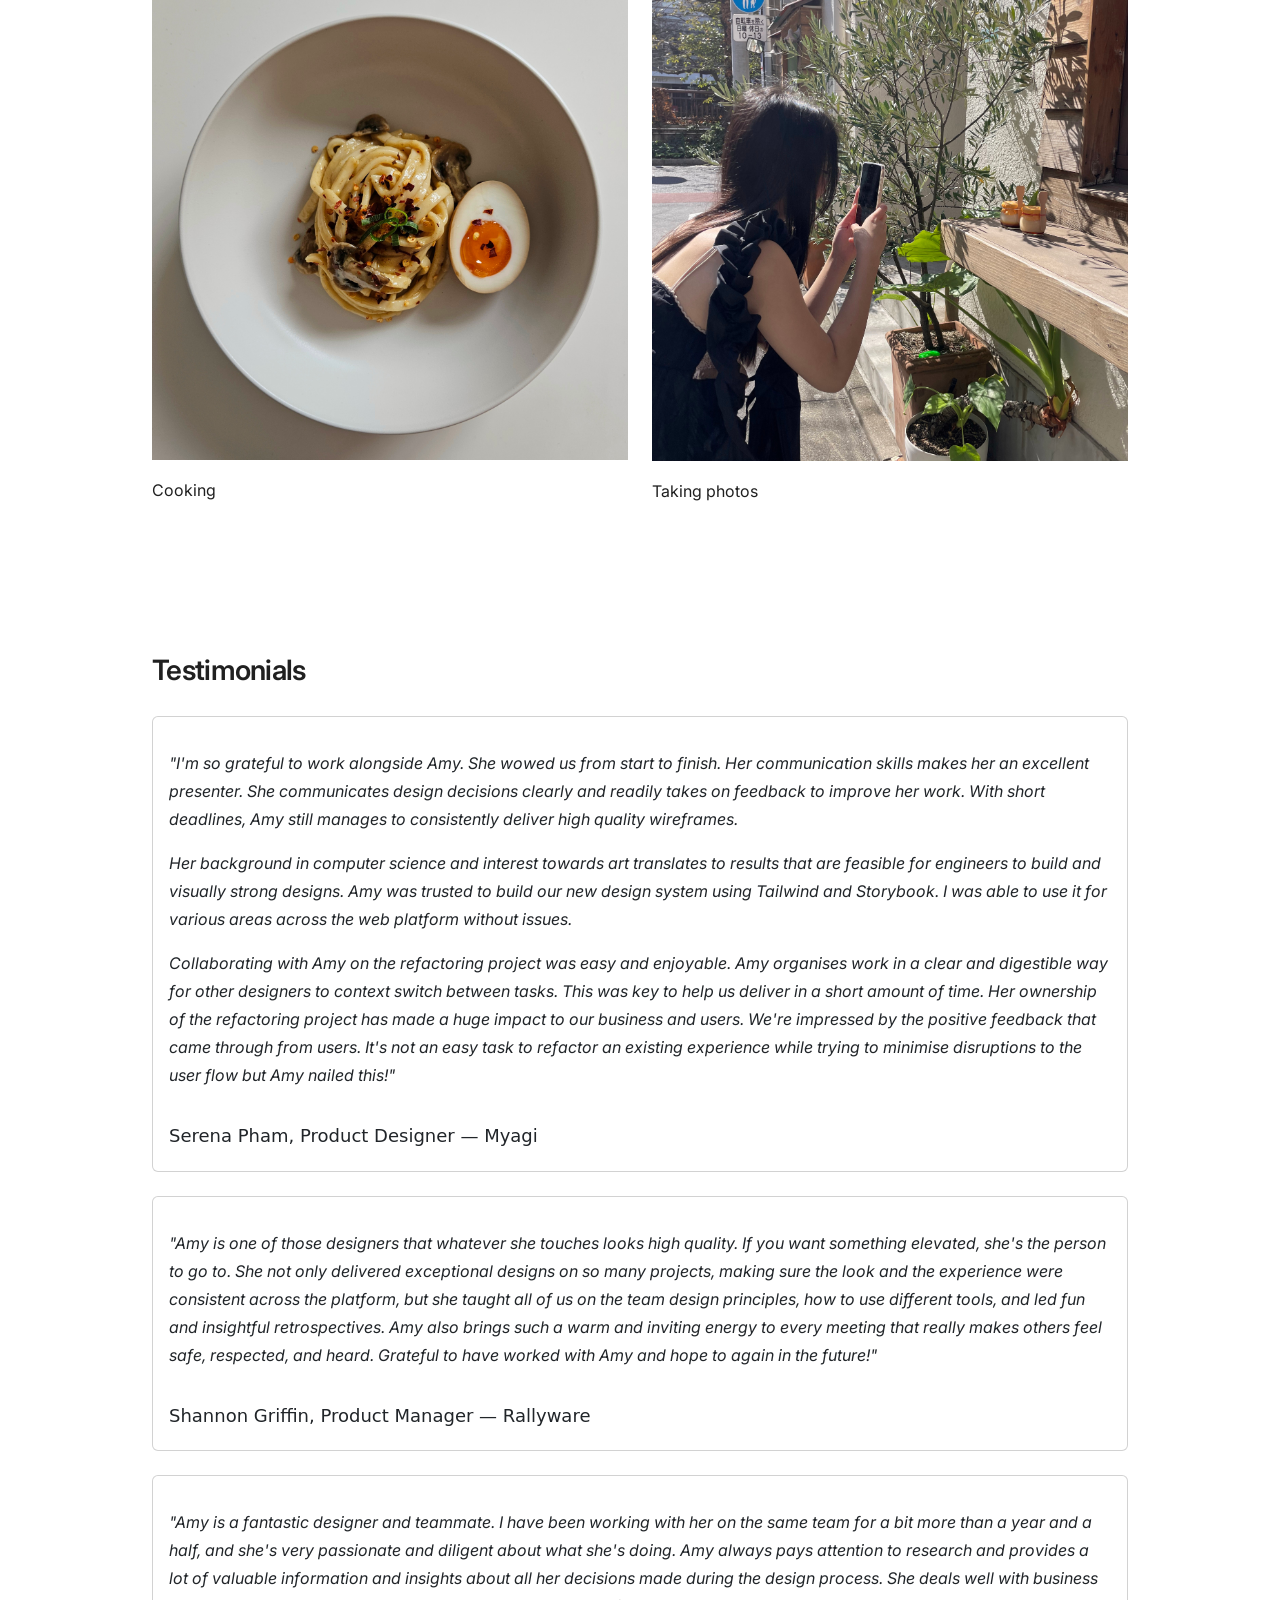
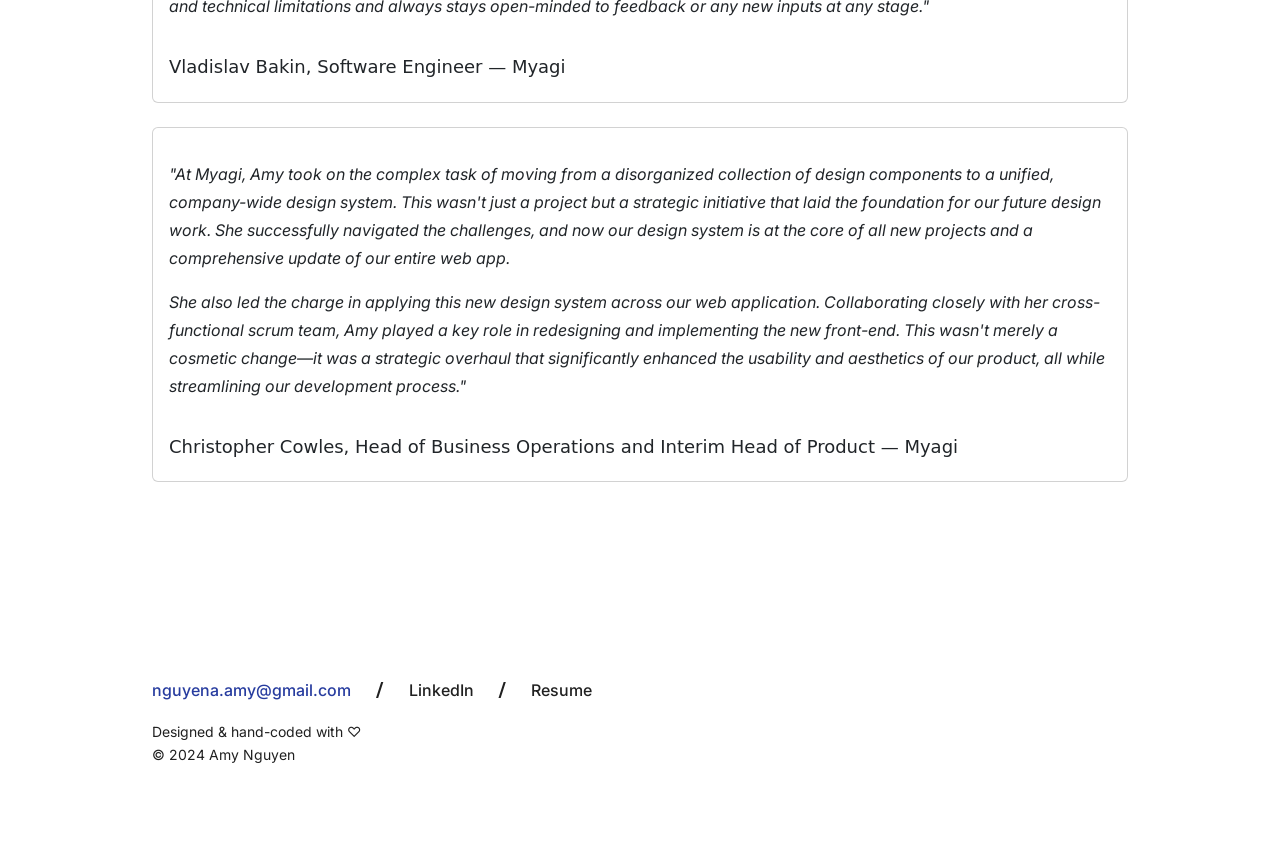
==== commit 4c900c1e: "Update styling and content" ====
--- a/about.html
+++ b/about.html
@@ -2,130 +2,236 @@
 <html>
 
 <head>
-    <link rel="icon" href="images/favicon.png">
+    <link rel="icon" href="images/misc/favicon.png">
     <title>About | Amy Nguyen</title>
     <meta charset="utf-8" />
-    <meta name="viewport" content="width=device-width, initial-scale=1, user-scalable=no" />
-    <link href="https://cdn.jsdelivr.net/npm/bootstrap@5.1.3/dist/css/bootstrap.min.css" rel="stylesheet"
-        integrity="sha384-1BmE4kWBq78iYhFldvKuhfTAU6auU8tT94WrHftjDbrCEXSU1oBoqyl2QvZ6jIW3" crossorigin="anonymous">
+    <meta name="viewport" content="width=device-width, initial-scale=1">
+    <!-- CSS only -->
+    <link href="https://cdn.jsdelivr.net/npm/bootstrap@5.3.2/dist/css/bootstrap.min.css" rel="stylesheet" integrity="sha384-T3c6CoIi6uLrA9TneNEoa7RxnatzjcDSCmG1MXxSR1GAsXEV/Dwwykc2MPK8M2HN" crossorigin="anonymous">
     <link rel="stylesheet" href="css/main.css" />
+    <link rel="stylesheet" href="https://cdnjs.cloudflare.com/ajax/libs/font-awesome/4.7.0/css/font-awesome.min.css">
 </head>
 
 <body>
-    <div class="container-fluid">
-
-        <!-- Right Nav -->
-        <nav class="menu-icon" id="nav-right" onclick="toggleMenu()">
-            <div onclick="openMenu()">
-                <div onclick="menu(this)">
-                    <span class="line-1"></span>
-                    <span class="line-2"></span>
-                    <span class="line-3"></span>
-                </div>
-            </div>
-            <ul class="menu-main">
-                <li><a href="index.html">work</a></li>
-                <li><a href="about.html" class="current-page">about</a></li>
-                <li><a href="images/Resume.pdf" download="Amy_Nguyen_Resume">resume</a></li>
-                <li><a href="contact.html">contact</a></li>
-            </ul>
-            <ul class="menu-content" id="menu">
-                <li><a href="index.html">work</a></li>
-                <li><a href="about.html" class="current-page">about</a></li>
-                <li><a href="images/Resume.pdf" download="Amy_Nguyen_Resume">resume</a></li>
-                <li><a href="contact.html">contact</a></li>
+    <div class="desktop-view">
+        <!-- Navigation Bar -->
+        <nav>
+            <ul>
+                <li><a href="index.html" class="brand">AMY.N</a></li>
+                <div id="nav-right">
+                    <li><a href="index.html">WORK</a></li>
+                    <li><a href="sundry.html">SUNDRY</a></li>
+                    <li><a href="about.html" class="current-page">ABOUT</a></li>
+                    <li><a href="contact.html">CONTACT</a></li>
+                </div>
             </ul>
         </nav>
 
-        <!-- Left Nav -->
-        <nav id="nav-left">
-            <ul>
-                <li><a href="index.html" class="brand">Amy Nguyen</a></li>
-            </ul>
-        </nav>
-
-
-        <header>
-            <h2>A little bit about me</h2>
-
-            <!-- Main Content -->
+        <!-- Content Container -->
+        <div class="container-fluid" id="max-width-container">
+
+            <!-- About Me -->
             <div class="row">
                 <div class="col">
-                    <div class="d-flex justify-content-center" id="about-margin">
-                        <p>Hello! I am a Melbourne-based designer with a main focus on UI/UX and product design. 
-                            With a background in Computer Science, I have knowledge and experience primarily in 
-                            front-end development (React, JavaScript, HTML, CSS). Understanding how user experience 
-                            and the user interface can be translated into code is a skill that I believe would enable 
-                            a smoother experience for the intended user. 
-                            
-                            I also enjoy and am well-grasped in working with teams working in agile environments. 
-                            My previous team experience involving the application of agile concepts through scrum
-                            processes has enabled me the ability to better understand and utilise my
-                            knowledge throughout various stages of the development process.
-
-                            <br><br>Feel free to reach out and connect! More than happy to have a quick chat anytime. 
-                        </p>
-                    </div>
-                </div>
-            </div>
-            <div class="row" style="margin-top: -2em;">
-                <div class="col"><img src="/images/signature.png" alt="Signature" class="signature"/></div>
-            </div>
-        </header>
-
-        <div id="bg" style="margin-top: -8em;">
-            <div class="row" id="img-col">
-                <h3 style="margin-top: 4em; margin-bottom: 1.5em; text-align: center;">When I'm not designing, I'm probably...</h3>
-                <div class="col">
-                    <img id="center" src="/images/hobbies.png" alt="Signature" class="img-md"/>
-                    <h5 class="hdr-sml">Exploring Melbourne cafes &#127856;</h5>
-                </div>
-                <div class="col">
-                    <img id="center" src="/images/hobbies_2.png" alt="Signature" class="img-md"/>
-                    <h5 class="hdr-sml">Trying out cool nail art &#128133;</h5>
-                </div>
-                <div class="col">
-                    <img id="center" src="/images/hobbies_3.png" alt="Signature" class="img-md"/>
-                    <h5 class="hdr-sml">Playing video games &#127918;</h5>
-                </div>
-                <div class="col">
-                    <img id="center" src="/images/hobbies_4.png" alt="Signature" class="img-md"/>
-                    <h5 class="hdr-sml">Making AR filters &#128247;</h5>
-                </div>
-            </div>
+                    <header>
+                        <h1 class="name" style="margin: 0;">HELLO</h1>
+                        <p style="font-weight: 600;">
+                            I'm a Melbourne-based designer with a focus on Product Design and UI/UX. 
+                        </p>    
+                        <p style="margin: 2em 0 0 0;">
+                            My background in Computer Science has provided me with knowledge and experience primarily 
+                            in front-end development (React, JavaScript, HTML, CSS). Understanding how user 
+                            experience and user interfaces can be translated into code is a skill that 
+                            I believe is beneficial when collaborating cross-functionally, and can help
+                            provide a more improved end-result for users. I also enjoy and am well-grasped in working with teams that apply 
+                            agile methodology and scrum concepts.
+                        </p>
+                        <p style="margin: 2em 0 0 0;">
+                            I'm passionate about creating inclusive, safe, and collaborative team environments. As a designer,
+                            I value empathetic approaches towards my users and my team.
+                        </p>
+                        <p style="font-weight: 600;">
+                            Let's connect! &#9749;
+                        </p>
+                    </header>
+                </div>
+                <!-- <div class="col-1"></div> -->
+                <div class="col">
+                <div class="card-border-radius-0" id="about-img">
+                    <img src="images/misc/me.jpg" class="card-img-top" alt="...">
+                </div>
+                </div>
+            </div>
+
+            <!-- Hobbies -->
+            <h4 class="sub-hdr">If I'm not designing, then I'm probably...</h4>
+            <div class="row row-cols-1 row-cols-md-2 g-4">
+                <div class="col">
+                <div class="card-border-radius-0">
+                    <img src="images/misc/beach.jpg" class="card-img-top" alt="...">
+                    <div class="card-body">
+                    <!-- <h5 class="card-title">Card title</h5> -->
+                    <p class="card-text">At the beach</p>
+                    </div>
+                </div>
+                </div>
+                <div class="col">
+                    <div class="card-border-radius-0">
+                    <img src="images/misc/cafe.png" class="card-img-top" alt="...">
+                    <div class="card-body">
+                        <!-- <h5 class="card-title">Card title</h5> -->
+                        <p class="card-text">Exploring Melbourne cafes</p>
+                    </div>
+                    </div>
+                </div>
+                <div class="col">
+                <div class="card-border-radius-0">
+                    <img src="images/misc/cooking.jpg" class="card-img-top" alt="...">
+                    <div class="card-body">
+                    <!-- <h5 class="card-title">Card title</h5> -->
+                    <p class="card-text">Cooking</p>
+                    </div>
+                </div>
+                </div>
+                <div class="col">
+                    <div class="card-border-radius-0">
+                    <img src="images/misc/photography.jpg" class="card-img-top" alt="...">
+                    <div class="card-body">
+                        <!-- <h5 class="card-title">Card title</h5> -->
+                        <p class="card-text">Taking photos</p>
+                    </div>
+                    </div>
+                </div>
+            </div>
+
+            <!-- Testimonials -->
+            <h4 style="margin-top: 5em;">Testimonials</h4>
+            <div class="row row-cols-1 row-cols-md-1 g-4">
+                <div class="col">
+                    <div class="card">
+                        <div class="card-body">
+                        <p class="card-text"><i>
+                            "I'm so grateful to work alongside Amy. She wowed us from start to finish. Her communication skills makes her an 
+                            excellent presenter. She communicates design decisions clearly and readily takes on feedback to improve her work. 
+                            With short deadlines, Amy still manages to consistently deliver high quality wireframes.</i>
+                        </p>
+                        <p class="card-text">
+                            <i>Her background in computer science and interest towards art translates to results that are feasible for engineers to build 
+                            and visually strong designs. Amy was trusted to build our new design system using Tailwind and Storybook. I was able to use 
+                            it for various areas across the web platform without issues.</i>
+                        </p>
+                        <p class="card-text">
+                            <i>Collaborating with Amy on the refactoring project was easy and enjoyable. 
+                            Amy organises work in a clear and digestible way for other designers to context switch between tasks. This was key to help 
+                            us deliver in a short amount of time. Her ownership of the refactoring project has made a huge impact to our business and 
+                            users. We're impressed by the positive feedback that came through from users. It's not an easy task to refactor an existing 
+                            experience while trying to minimise disruptions to the user flow but Amy nailed this!"</i>
+                        </p>
+                        <h6 class="card-title">Serena Pham, Product Designer — Myagi</h6>
+                        </div>
+                    </div>
+                </div>
+                <div class="col">
+                    <div class="card">
+                        <div class="card-body">
+                            <p class="card-text">
+                                <i>
+                                    "Amy is one of those designers that whatever she touches looks high quality. If you want something elevated, she's the 
+                                    person to go to. She not only delivered exceptional designs on so many projects, making sure the look and the experience 
+                                    were consistent across the platform, but she taught all of us on the team design principles, how to use different tools, 
+                                    and led fun and insightful retrospectives. Amy also brings such a warm and inviting energy to every meeting that really 
+                                    makes others feel safe, respected, and heard. Grateful to have worked with Amy and hope to again in the future!"
+                                </i>
+                            </p>
+                            <h6 class="card-title">Shannon Griffin, Product Manager — Rallyware</h6>
+                        </div>
+                    </div>
+                </div>
+                <div class="col">
+                    <div class="card">
+                        <div class="card-body">
+                            <p class="card-text">
+                                <i>
+                                    "Amy is a fantastic designer and teammate. I have been working with her on the same team for a bit more than a year and a half, 
+                                    and she's very passionate and diligent about what she's doing. Amy always pays attention to research and provides a lot of valuable 
+                                    information and insights about all her decisions made during the design process. She deals well with business and technical limitations 
+                                    and always stays open-minded to feedback or any new inputs at any stage."
+                                </i> 
+                            </p>
+                            <h6 class="card-title">Vladislav Bakin, Software Engineer — Myagi</h6>
+                        </div>
+                    </div>
+                </div>
+                <div class="col">
+                    <div class="card">
+                        <div class="card-body">
+                            <p class="card-text">
+                                <i>
+                                    "At Myagi, Amy took on the complex task of moving from a disorganized collection of design components to a unified, company-wide design system. 
+                                    This wasn't just a project but a strategic initiative that laid the foundation for our future design work. She successfully navigated the challenges, 
+                                    and now our design system is at the core of all new projects and a comprehensive update of our entire web app.
+                                </i>
+                            </p>
+                            <p class="card-text">
+                                <i>
+                                    She also led the charge in applying this new design system across our web application. Collaborating closely with her cross-functional scrum team, 
+                                    Amy played a key role in redesigning and implementing the new front-end. This wasn't merely a cosmetic change—it was a strategic overhaul that significantly 
+                                    enhanced the usability and aesthetics of our product, all while streamlining our development process."
+                                </i>
+                            </p>
+                            <h6 class="card-title">Christopher Cowles, Head of Business Operations and Interim Head of Product — Myagi</h6>
+                        </div>
+                    </div>
+                </div>
+            </div>
+
+            <!-- Footer -->
+            <div style="margin: 12em 0 6em 0;">
+                <div>
+                    <span>
+                        <a href="mailto:nguyena.amy@gmail.com" class="footer-link"
+                            id="contrast-colour">nguyena.amy@gmail.com</a>
+                    </span>
+                    <span class="footer-div">/</span>
+                    <span>
+                        <a href="https://www.linkedin.com/in/amy-nguyen-6a862119b/" class="footer-link"
+                            target="_blank">LinkedIn</a>
+                    </span>
+                    <span class="footer-div">/</span>
+                    <span>
+                        <a href="images/Resume.pdf" download="Amy_Nguyen_Resume"
+                            class="footer-link">Resume</a>
+                    </span>
+                </div>
+                <p style="font-size: 14px;">Designed & hand-coded with &#9825;</p>
+                <p style="margin-top: -1.5em; font-size: 14px;">&#169; 2024 Amy Nguyen</p>
+            </div>
+            
+        <!-- Go to top button -->
+        <a id="go-to-top" href="#">&#8593;</a>
         </div>
 
-        <div class="about-footer">
-            <!-- Footer -->
-            <div>
-                <span>
-                    <a href="mailto:nguyena.amy@gmail.com" class="footer-link"
-                        id="contrast-colour">nguyena.amy@gmail.com</a>
-                </span>
-                <span class="footer-div">/</span>
-                <span>
-                    <a href="https://www.linkedin.com/in/amy-nguyen-6a862119b/" class="footer-link"
-                        target="_blank">LinkedIn</a>
-                </span>
-                <span class="footer-div">/</span>
-                <span>
-                    <a href="images/Resume.pdf" download="Amy_Nguyen_Resume" class="footer-link">Resume</a>
-                </span>
-                <p>&#169; 2022 Amy Nguyen</p>
+
+        <!-- Scripts -->
+        <script src="js/go-to-top.js"></script>
+        <script src="js/menu.js"></script>
+
+    </div>
+
+    <!-- Mobile/Small Screen View -->
+    <div class="mobile-view">
+        <div class="container-fluid">
+            <div class="row">
+                <div class="d-flex justify-content-center">
+                    <header>
+                        <h1 class="name" style="text-align: center;">UH OH!</h1>
+                        <p class="alert-mobile">PLEASE VISIT ME ON A LARGER SCREEN</p>
+                    </header>
+                </div>
             </div>
         </div>
-
-
-        
-    <!-- Go to top button -->
-    <a id="go-to-top" href="#">&#8593;</a>
     </div>
 
-
-    <!-- Scripts -->
-    <script src="js/go-to-top.js"></script>
-    <script src="js/menu.js"></script>
-
 </body>
 
 </html>
--- a/css/main.css
+++ b/css/main.css
@@ -1,15 +1,16 @@
-@import url('https://fonts.googleapis.com/css?family=Source+Sans+Pro:300,400');
-/* @import url('https://fonts.googleapis.com/css2?family=Playfair+Display:wght@600&family=Source+Sans+Pro:ital,wght@1,200&display=swap'); */
-@import url('https://fonts.googleapis.com/css2?family=Poppins:wght@400;500;600;700&display=swap');
+@import url('https://fonts.googleapis.com/css2?family=Dela+Gothic+One&family=Inter:wght@400;500;600;700&family=Source+Code+Pro:wght@500&display=swap');
+
 html, body {
 	margin: 0;
 	text-align: left;
-	color: #000000;
-}
-
-h1, h2, h3 {
-	font-family: 'Poppins', sans-serif;
-	font-weight: 600;
+	color: #202020;
+    background-color: #ffffff;
+    /* background-color: #F2F2F2; */
+}
+
+h1, h2, h3, h4 {
+	font-family: 'Inter', sans-serif;
+	font-weight: 700;
 	line-height: 1.85;
 	margin: 0 0 0.7em 0;
 	letter-spacing: -0.025em;
@@ -20,11 +21,28 @@
 }
 
 h2 {
-	font-size: 48px;
+	font-size: 50px;
+    margin-top: -0.25em;
 }
 
 h3 {
-	font-size: 32px;
+	font-size: 40px;
+    /* margin-top: -0.25em; */
+}
+
+h4 {
+	font-size: 28px;
+    font-weight: 600;
+}
+
+h5 {
+    font-size: 24px;
+    font-weight: 500;
+}
+
+h6 {
+    font-size: 18px;
+    margin-top: 2em;
 }
 
 .h2-md {
@@ -37,44 +55,69 @@
 }
 
 #contrast-colour {
-    color: #004CE0;
+    color: #273C9F;
 }
 
 a, ol, ul, li {
-	font-family: 'Source Sans Pro', Helvetica, sans-serif;
+    text-decoration: none;
+	font-family: 'Inter', 'Source Sans Pro', Helvetica, sans-serif;
     line-height: 28px;
 }
 
+.link {
+    color: #273C9F;
+    font-style: italic;
+    font-weight: 500;
+    text-decoration: underline;
+}
+
+.name {
+    color: #202020;
+    font-family: 'Dela Gothic One', sans-serif;
+    font-size: 70px;
+}
+
+/* .name:hover {
+    font-style: italic;
+    cursor: pointer;
+    transition: 0.1s ease-in;
+} */
+
 li {
-    font-size: 17px;
+    font-size: 16px;
 }
 
 p {
 	margin-top: 1em;
-	font-size: 17px;
-	font-family: 'Source Sans Pro', Helvetica, sans-serif;
+	font-size: 16px;
+	font-family: 'Inter', 'Source Sans Pro', Helvetica, sans-serif;
     line-height: 28px;
 }
 
 .p-sub {
-	margin-top: -1.3em;
-    font-family: 'Poppins', sans-serif;
+	margin: -2em 0 0 0;
+    font-family: 'Inter', sans-serif;
+    line-height: 24px;
 }
 
 .p-sub-right {
 	margin-top: -1.3em;
-    font-family: 'Poppins', sans-serif;
+    font-family: 'Inter', sans-serif;
     text-align: right;
 }
 
 .p-content {
-	margin-top: -0.5em;
+	margin: -0.5em 0 0 0;
     line-height: 28px;
 }
 
-.p-header {
-	margin-top: -2.2em;
-	margin-bottom: 6em;
+.p-bold {
+    font-weight: 600;
+}
+
+.p-hdr {
+	font-weight: 600;
+    margin-top: 2em;
 }
 
 .header-right {
@@ -82,19 +125,30 @@
 }
 
 .p-small {
-	margin-top: 2em;
+	
 }
 
 .figure {
-	text-align: center;
+    text-align: center;
+    width: 100%;
+    font-size: 14px;
+    font-style: italic;
+    color: #666666;
+    line-height: 24px;
+    margin: 0 0 5em 0;
 }
 
 .hdr-sml {
     margin: 1em 0 8.5em 0;
     font-size: 18px;
     font-weight: 600;
-    font-family: 'Poppins', sans-serif;
+    font-family: 'Inter', sans-serif;
     text-align: center;
+    align-content: center;
+}
+
+.sub-hdr {
+    margin-top: -1.75em;
 }
 
 #bg {
@@ -102,15 +156,24 @@
 }
 
 header {
-	/* background-color: #d1dedfc2; */
-	margin-top: 4em;
-	padding: 12em;
+    max-width: 1000px;
+	padding: 12em 0 12em 0;
+}
+
+/* REVISE */
+#about-img {
+    padding: 12em 0 12em 0;
 }
 
 .about-footer {
     text-align: center;
     margin: 6em 0 6em 0;
 }
+
+/* #card-css {
+    border-color: #ffffff;
+    border-radius: 0px;
+} */
 
 #center {
     display: block;
@@ -121,25 +184,25 @@
 @media screen and (max-width: 1374px) {
 	header {
         margin-top: 4em;
-        padding: 8em;
+        padding: 8em 0 8em 0;
 	}
 }
 
 @media screen and (max-width: 1250px) {
 	header {
         margin-top: 4em;
-        padding: 6em 4em 6em 4em;
+        padding: 6em 0 6em 0;
 	}
     header .contact {
         margin-top: 4em;
-        padding: 6em;
+        padding: 6em 0 6em 0;
 	}
 }
 
 @media screen and (max-width: 1185px) {
 	header {
         margin-top: 4em;
-        padding: 6em 3em 6em 3em;
+        padding: 6em 0 6em 0;
 	}
     h1 {
         font-size: 55px;
@@ -156,7 +219,7 @@
 @media screen and (max-width: 1085px) {
 	header {
         margin-top: 4em;
-        padding: 6em 2em 6em 2em;
+        padding: 6em 0 6em 0;
 	}
     h1 {
         font-size: 50px;
@@ -168,12 +231,15 @@
     h3 {
         font-size: 28px;
     }
+    .p-sub {
+        margin: -1.5em 0 0 0;
+    }
 }
 
 @media screen and (max-width: 700px) {
 	header {
         margin-top: 4em;
-        padding: 6em 1em 6em 1em;
+        padding: 6em 0 6em 0;
 	}
     h1 {
         font-size: 42px;
@@ -189,7 +255,7 @@
 
 footer {
 	/* background-color: #b6e4c2c2; */
-    font-family: 'Poppins', sans-serif;
+    font-family: 'Inter', sans-serif;
 	text-align: left;
 	position: relative;
 	bottom: 0;
@@ -206,14 +272,15 @@
 
 .footer-link {
     text-decoration: none;
-    font-size: 20px;
-    font-weight: 600;
-    color: #000000;
+    font-size: 16px;
+    font-weight: 500;
+    color: #202020;
 }
 
 .footer-link:hover {
-    transition: 0.3s ease-in;
-    color: #004CE0;
+    /* transition: 0.3s ease-in; */
+    /* color: #273C9F; */
+    font-style: italic;
 }
 
 .footer-div {
@@ -234,14 +301,38 @@
 }
 
 #mt-1 {
-    margin-top: 1.5em;
-    margin-bottom: -0.1em;
+    margin: 1.25em 0 -0.25em 0;
 }
 
 .tag {
-    font-weight: 700;
-    font-size: 17px;
-    color: #6d6d6d9d;
+    border-radius: 60px;
+	border: 1.8px solid #202020;
+    padding: 0.5em 1em;
+    display: inline-block;
+    font-family: 'Inter', sans-serif;
+    font-weight: 500;
+    font-size: 14px;
+    color: #202020;
+    /* color: #A8A8A8; */
+}
+
+/* FILL */
+@media screen and (max-width: 1250px) {
+	
+}
+
+@media screen and (max-width: 1185px) {
+	
+}
+
+@media screen and (max-width: 1085px) {
+	#mt-1 {
+        margin: 1.25em 0 0 0;
+    }
+}
+
+@media screen and (max-width: 700px) {
+	
 }
 
 /* Container/Margins */
@@ -263,11 +354,18 @@
 	row-gap: 3em;
 }
 
+#max-width-container {
+    max-width: 1000px;
+}
+
 #img-col {
     padding: 0 12em 0 12em;
 }
 
 @media screen and (max-width: 1719px) {
+    .container-content {
+        margin: 0 20em 0 20em;
+	}
     #img-col {
         padding: 0 7em 0 7em;
     }
@@ -275,8 +373,7 @@
 
 @media screen and (max-width: 1640px) {
 	.container-content {
-		margin-left: 16em;
-		margin-right: 18em;
+        margin: 0 16em 0 16em;
 	}
     #img-col {
         padding: 0 2em 0 2em;
@@ -284,6 +381,9 @@
 }
 
 @media screen and (max-width: 1399px) {
+    .container-content {
+        margin: 0 12em 0 12em;
+	}
     #img-col {
         padding: 0em;
     }
@@ -291,8 +391,7 @@
 
 @media screen and (max-width: 1355px) {
 	.container-content {
-		margin-left: 8em;
-		margin-right: 10em;
+        margin: 0 10em 0 10em;
 	}
     #img-col {
         padding: 0em;
@@ -313,12 +412,17 @@
 
 @media screen and (max-width: 1105px) {
 	.container-content {
-		margin-left: 2em;
-		margin-right: 4em;
+        margin: 0 2em 0 2em;
 	}
     #img-col {
         padding: 0em;
     }
+}
+
+@media screen and (max-width: 1081px) {
+	.container-content {
+        margin: 0 2em 0 2em;
+	}
 }
 
 @media screen and (max-width: 1024px) {
@@ -329,15 +433,13 @@
 
 @media screen and (max-width: 910px) {
 	.container-content {
-		margin-left: 1em;
-		margin-right: 2em;
+        margin: 0 2em 0 2em;
 	}
 }
 
 @media screen and (max-width: 800px) {
 	.container-content {
-		margin-left: -6em;
-		margin-right: -6em;
+        margin: 0 -6em 0 -6em;
 	}
 }
 
@@ -375,7 +477,8 @@
 }
 
 .current-page {
-	color: #004CE0;
+	/* color: #273C9F; */
+    text-decoration: underline;
 }
 
 /* Nav */
@@ -386,21 +489,25 @@
 	width: 100%; */
 
 nav {
-	margin: 2em;
-	position: absolute;
-	top: 0;
+	position: fixed;
+    top: 0;
+    padding: 0 2em 0 2em;
+    width: 100%;
 	/* clear: both; */
 	z-index: 1;
+    background-color: #ffffff;
 }
 
 #nav-right {
 	right: 0;
-    margin: 2.3em 2.5em 0 0;
+    float: right;
+    margin: 0.7em 3em 0 0;
 }
 
 nav ul {
 	list-style: none;
-	overflow: hidden;
+	/* overflow: hidden; */
+    height: auto;
 	/* z-index: 1; */
 	/* display: block; */
 	/* margin-right: 20em; */
@@ -408,24 +515,28 @@
 
 nav li {
 	float: left;
+    
 }
 
 nav li a {
 	display: block;
-	font-size: 18px;
-    font-weight: 600;
-	font-family: 'Poppins', sans-serif;
-	color: #000000;
+	font-size: 14px;
+    font-weight: 500;
+	font-family: 'Inter', sans-serif;
+	color: #202020;
 	text-align: center;
-	padding: 14px 26px;
-	line-height: 1em;
+    margin: 0 0 0.8em 0;
+	padding: 1em 1.2em;
+	line-height: auto;
+    height: auto;
 	text-decoration: none;
 	/* margin-top: 20em; */
 }
 
 nav li a:hover {
-	color: #004CE0;
-	transition: 0.2s ease-in;
+	/* color: #273C9F; */
+    font-style: italic;
+	transition: 0.1s ease-in;
 }
 
 nav span {
@@ -435,9 +546,43 @@
 
 /* Menu */
 
+/* .brand-btn {
+    font-size: 24px;
+    font-weight: 600;
+	font-family: 'Inter', sans-serif;
+    color: #202020;
+} */
+
 .brand {
-    font-size: 26px;
-    color: #004CE0;
+	border-radius: 60px;
+	border: 1.8px solid #202020;
+	color: #202020;
+	cursor: pointer;
+	display: inline-block;
+    font-style: italic;
+    font-size: 16px;
+	font-weight: 500;
+	/* height: 2.7em; */
+	line-height: 2em;
+	min-width: 4em;
+	margin: 1.2em 0 0 1.2em;
+    font-family: 'Inter', sans-serif;
+	padding: 0 1.5em;
+	text-align: center;
+	text-decoration: none;
+	white-space: nowrap;
+	-webkit-transform: perspective(1px) translateZ(0);
+	transform: perspective(1px) translateZ(0);
+	-webkit-transition-duration: 0.2s;
+	transition-duration: 0.2s;
+	-webkit-transition-property: transform;
+	transition-property: transform;
+}
+
+.brand:hover {
+    color: #202020;
+	-webkit-transform: scale(1.05);
+	transform: scale(1.05);
 }
 
 .menu-icon {
@@ -457,13 +602,29 @@
     display: none;
 }
 
+@media screen and (max-width: 1375px) {
+    nav {
+        padding: 0 2em 0 2em;
+    }
+}
+
 @media screen and (max-width: 1200px) {
     #nav-left {
         display: none;
     }
 }
 
+@media screen and (max-width: 768px) {
+    nav {
+        padding: 0 2em 0 2em;
+    }
+}
+
 @media screen and (max-width: 600px) {
+    nav {
+        padding: 0 2em 0 2em;
+    }
+
 	nav li a {
 		/* -webkit-transform: rotate(180deg); */
 		margin-right: 20em;
@@ -563,10 +724,10 @@
 
 .image img {
 	margin-top: 1em;
-	border-radius: 15px;
+	border-radius: 0px;
 	display: block;
 	width: 100%;
-	max-width: 800px;
+	max-width: 1000px;
 }
 
 .self-image {
@@ -608,8 +769,7 @@
 }
 
 .img-center img {
-	margin-top: 1em;
-	border-radius: 20px;
+	border-radius: 0;
 	display: block;
 	margin: 0 auto;
 	width: 100%;
@@ -619,23 +779,25 @@
 
 .img-preview {
 	border: 0;
-	position: relative;
+	position: static;
 }
 
 .img-preview img {
-	border-radius: 20px;
-	display: block;
+	/* border-radius: 20px; */
+	display: inline-block;
 	margin: 0 auto;
-	width: 70%;
-	max-width: 900px;
-	min-width: 300px;
+	width: 100%;
+    height: auto;
+	/* max-width: 900px;
+	min-width: 300px; */
 }
 
 .align-preview {
-	margin-top: -10em;
-}
-
-@media screen and (max-width: 1385px) {
+    /* padding-top: 20em; */
+	/* margin-top: 5em; */
+}
+
+/* @media screen and (max-width: 1385px) {
     .align-preview {
         margin-top: -7em;
     }
@@ -665,7 +827,7 @@
         margin-top: -5em;
         margin-bottom: -4em;
     }
-}
+} */
 
 .vid-center {
 	display: block;
@@ -675,17 +837,17 @@
 /* Buttons */
 
 .main-btn {
-	border-radius: 0px;
-	border: 1.8px solid #000000;
-	color: #000000;
+	border-radius: 60px;
+	border: 1.8px solid #202020;
+	color: #202020;
 	cursor: pointer;
 	display: inline-block;
+    font-style: italic;
 	font-weight: 500;
 	height: 2.7em;
 	line-height: 2.7em;
 	min-width: 5em;
-	margin-top: 0.5em;
-	margin: 0 0.3em 0.5em 0;
+	margin: 0.5em 0.2em 0.5em 0;
 	padding: 0 2em;
 	text-align: center;
 	text-decoration: none;
@@ -699,15 +861,15 @@
 }
 
 .main-btn:hover {
-    color: #000000;
+    color: #202020;
 	-webkit-transform: scale(1.05);
 	transform: scale(1.05);
 }
 
 .btn-small {
 	border-radius: 0px;
-	border: 1.8px solid #000000;
-	color: #000000;
+	border: 1.8px solid #202020;
+	color: #202020;
 	cursor: pointer;
 	display: inline-block;
 	font-weight: 500;
@@ -767,14 +929,13 @@
 
 #go-to-top {
 	text-decoration: none;
-	color: #000000;
+	color: #202020;
 	font-size: 3em;
 	font-weight: 300;
 	position: fixed;
 	bottom: 0;
 	right: 0;
-	margin-right: 1em;
-	margin-bottom: 0.8em;
+    margin: 0 1em 1em 0;
 	cursor: pointer;
 }
 
@@ -830,4 +991,27 @@
 	top: 20px;
 	right: 45px;
 	font-size: 60px;
-  } */+  } */
+
+
+/* Mobile View */
+@media screen and (min-width: 1080px) {
+    .mobile-view {
+        display: none;
+    }
+}
+
+@media screen and (max-width: 1080px) {
+    .desktop-view {
+        display: none;
+    }
+    .mobile-view {
+        display: block;
+        margin: 0;
+        height: 100vh;
+    }
+    .alert-mobile {
+        margin: -3em 0 0 0;
+        font-size: 18px;
+    }
+}
